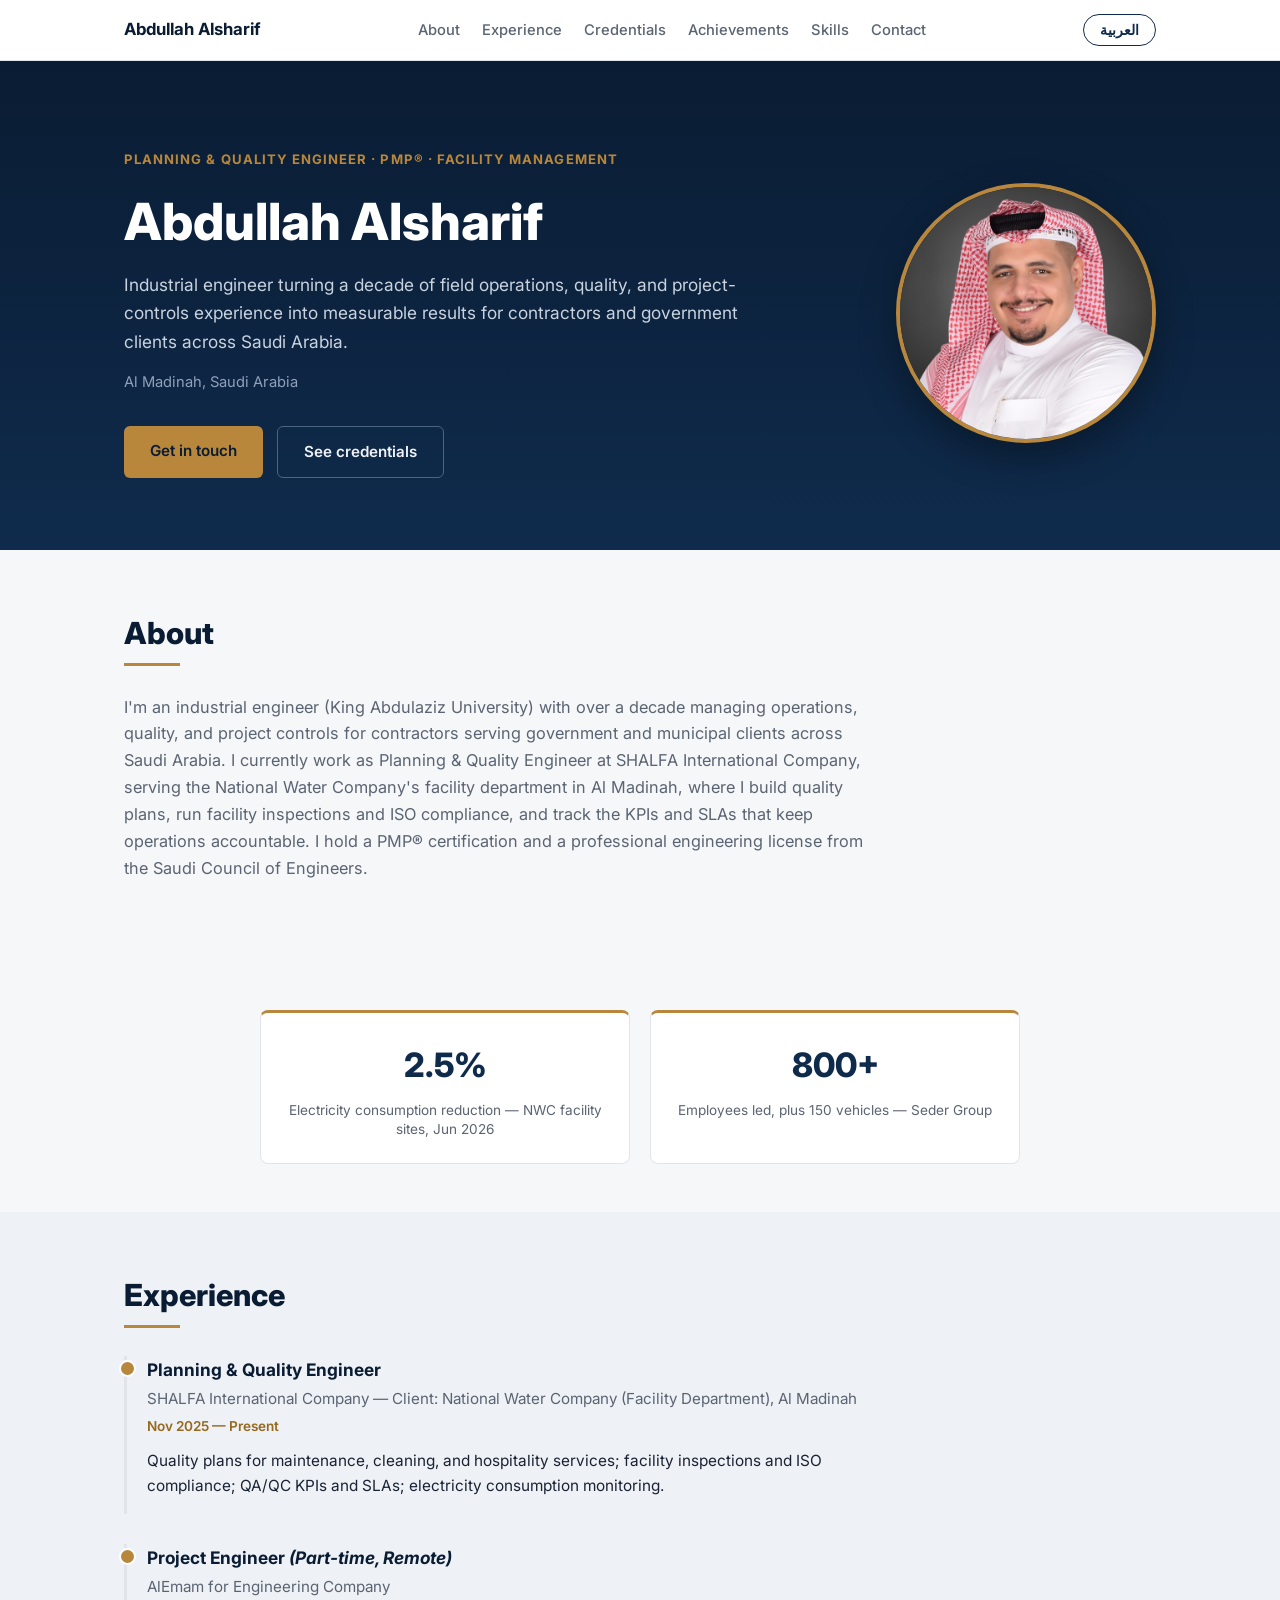
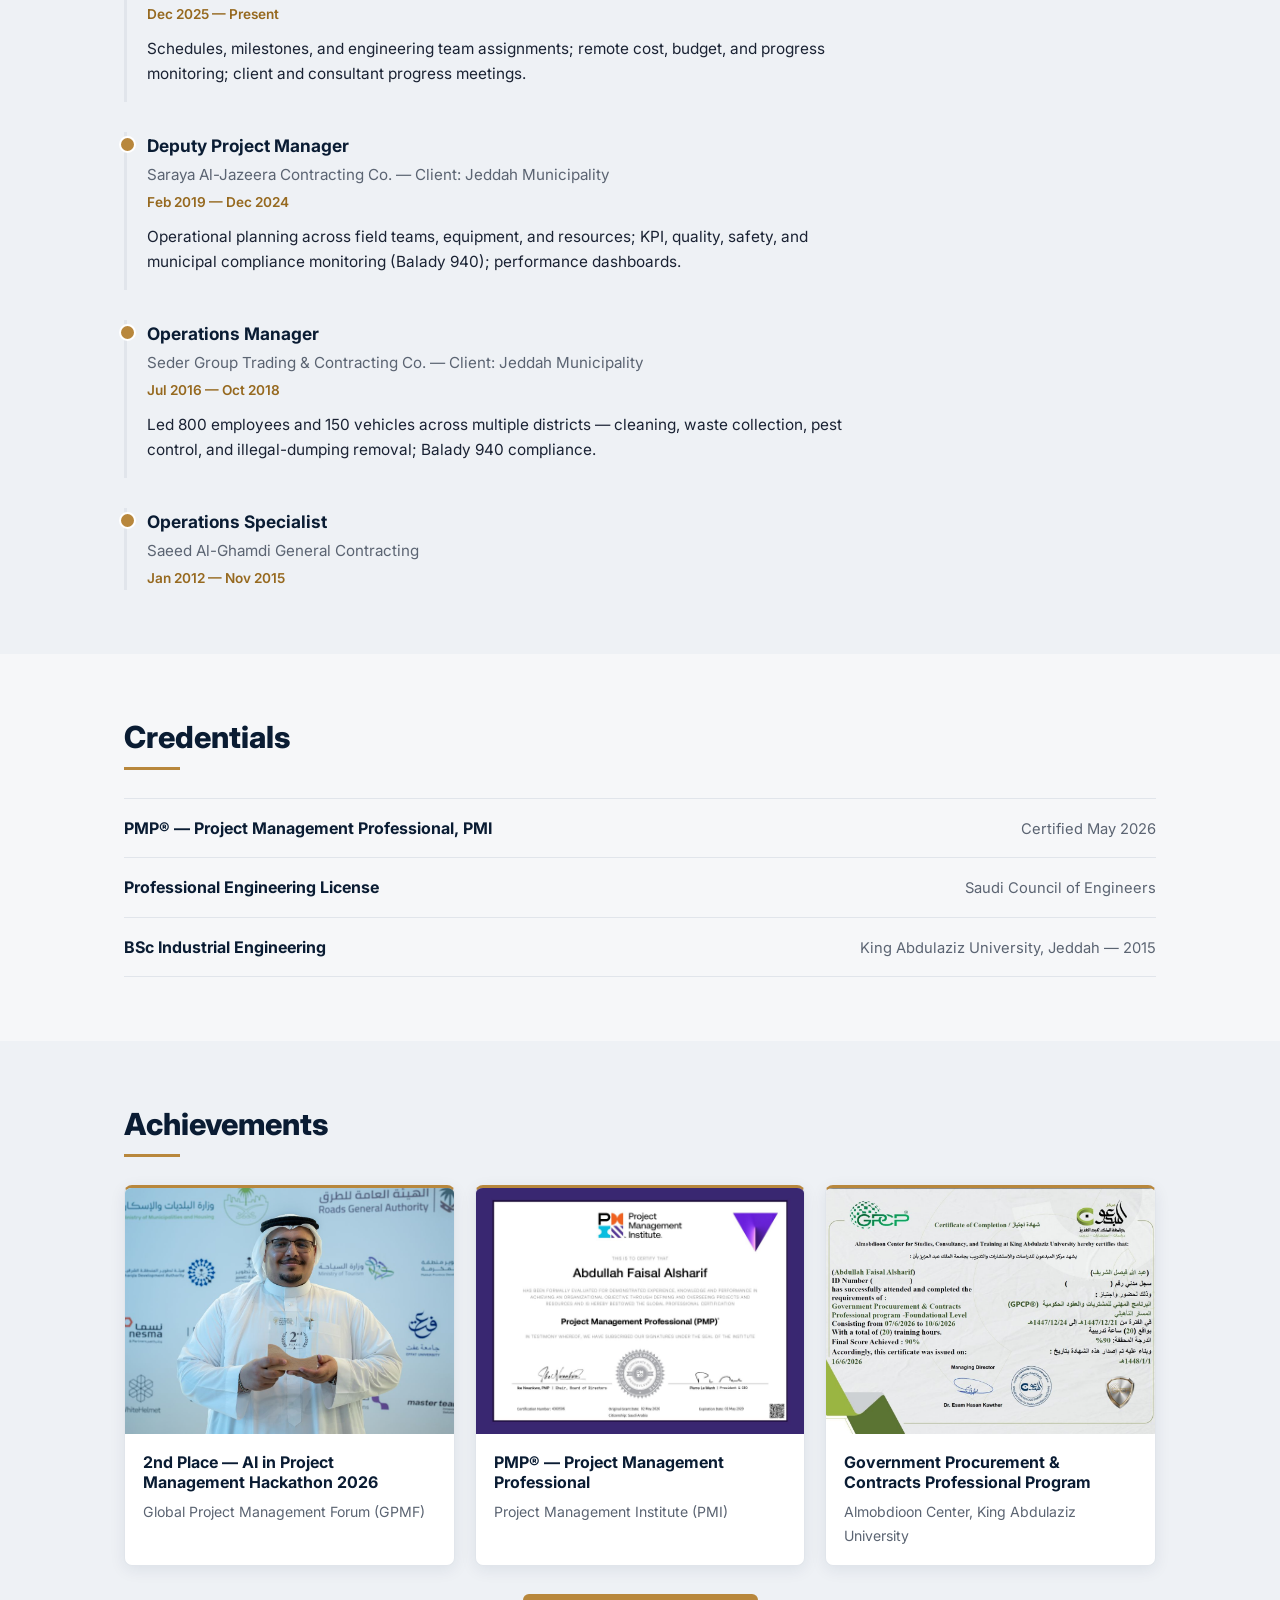
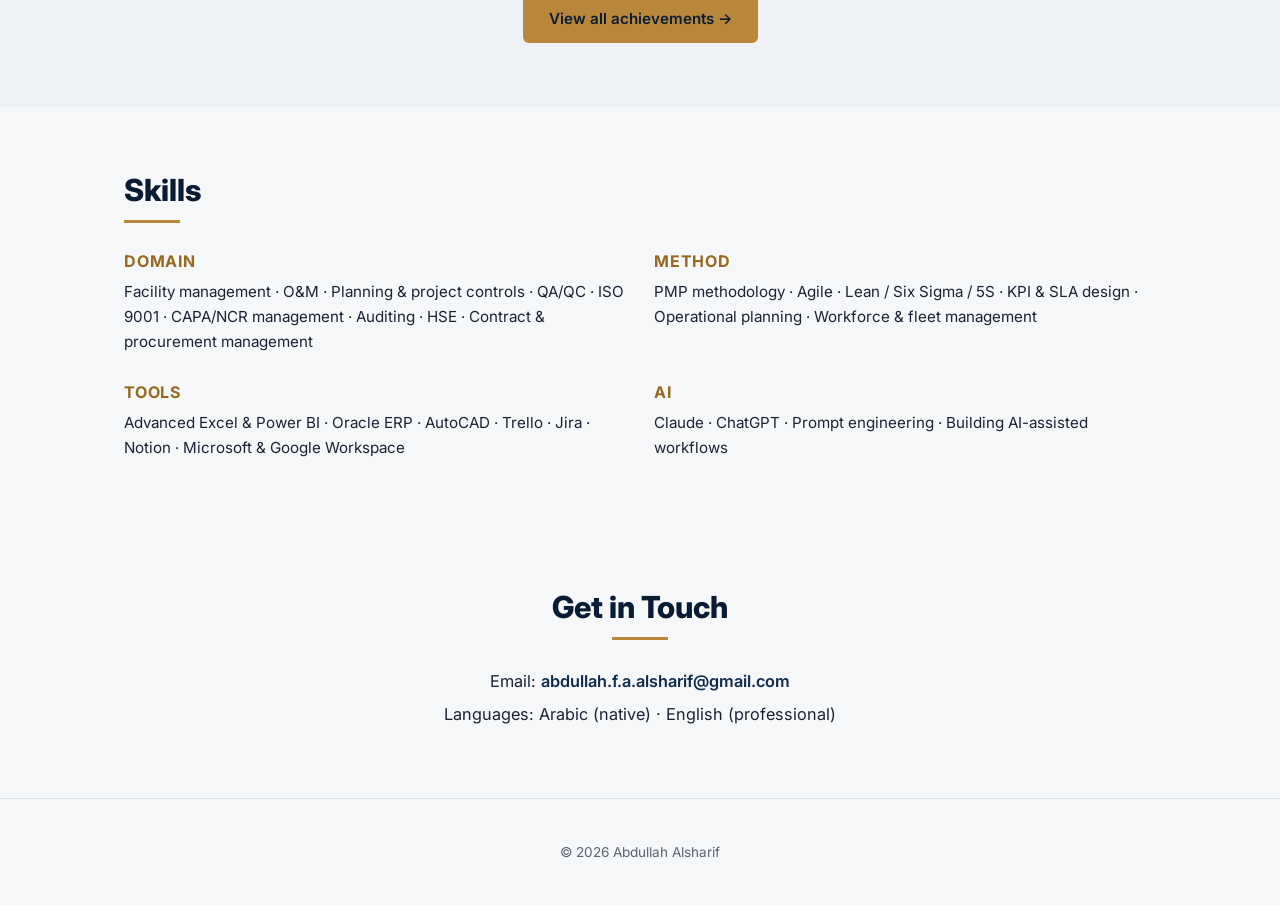
==== index.html @ bdadf3f1 "Add achievements page" ====
<!DOCTYPE html>
<html lang="en" dir="ltr">
<head>
<meta charset="UTF-8">
<meta name="viewport" content="width=device-width, initial-scale=1.0">
<title>Abdullah Alsharif — Planning &amp; Quality Engineer | PMP®</title>
<meta name="description" content="Abdullah Alsharif — Planning &amp; Quality Engineer, PMP®. Facility management, O&amp;M, QA/QC and project controls in Saudi Arabia.">
<link rel="preconnect" href="https://fonts.googleapis.com">
<link rel="preconnect" href="https://fonts.gstatic.com" crossorigin>
<link href="https://fonts.googleapis.com/css2?family=Inter:wght@400;500;600;700;800&family=Tajawal:wght@400;500;700;800&display=swap" rel="stylesheet">
<link rel="stylesheet" href="css/style.css">
</head>
<body>

<header class="site-header">
  <div class="wrap header-inner">
    <a href="#top" class="brand">
      <span class="lang-en">Abdullah Alsharif</span>
      <span class="lang-ar">عبدالله الشريف</span>
    </a>
    <nav class="site-nav">
      <a href="#about"><span class="lang-en">About</span><span class="lang-ar">نبذة</span></a>
      <a href="#experience"><span class="lang-en">Experience</span><span class="lang-ar">الخبرة العملية</span></a>
      <a href="#credentials"><span class="lang-en">Credentials</span><span class="lang-ar">المؤهلات</span></a>
      <a href="achievements.html"><span class="lang-en">Achievements</span><span class="lang-ar">الإنجازات</span></a>
      <a href="#skills"><span class="lang-en">Skills</span><span class="lang-ar">المهارات</span></a>
      <a href="#contact"><span class="lang-en">Contact</span><span class="lang-ar">تواصل</span></a>
    </nav>
    <button id="lang-toggle" class="lang-toggle" type="button" aria-label="Switch language">
      <span class="lang-en">العربية</span>
      <span class="lang-ar">English</span>
    </button>
  </div>
</header>

<main id="top">

  <!-- HERO -->
  <section class="hero">
    <div class="wrap hero-inner">
      <div class="hero-text">
        <p class="eyebrow">
          <span class="lang-en">Planning &amp; Quality Engineer · PMP® · Facility Management</span>
          <span class="lang-ar">مهندس تخطيط وجودة · PMP® · إدارة المرافق</span>
        </p>
        <h1>
          <span class="lang-en">Abdullah Alsharif</span>
          <span class="lang-ar">عبدالله الشريف</span>
        </h1>
        <p class="hero-lede">
          <span class="lang-en">Industrial engineer turning a decade of field operations, quality, and project-controls experience into measurable results for contractors and government clients across Saudi Arabia.</span>
          <span class="lang-ar">مهندس صناعي حوّل أكثر من عقد من الخبرة الميدانية في العمليات والجودة وضبط المشاريع إلى نتائج قابلة للقياس، لصالح المقاولين والجهات الحكومية في المملكة العربية السعودية.</span>
        </p>
        <p class="hero-location">
          <span class="lang-en">Al Madinah, Saudi Arabia</span>
          <span class="lang-ar">المدينة المنورة، المملكة العربية السعودية</span>
        </p>
        <div class="hero-cta">
          <a href="#contact" class="btn btn-primary">
            <span class="lang-en">Get in touch</span>
            <span class="lang-ar">تواصل معي</span>
          </a>
          <a href="#credentials" class="btn btn-secondary">
            <span class="lang-en">See credentials</span>
            <span class="lang-ar">المؤهلات</span>
          </a>
        </div>
      </div>
      <div class="hero-photo-wrap">
        <img src="assets/photo.jpg" alt="Abdullah Alsharif" class="hero-photo" width="260" height="260">
      </div>
    </div>
  </section>

  <!-- ABOUT -->
  <section id="about" class="section">
    <div class="wrap">
      <h2 class="section-title">
        <span class="lang-en">About</span>
        <span class="lang-ar">نبذة</span>
      </h2>
      <p class="section-lead">
        <span class="lang-en">I'm an industrial engineer (King Abdulaziz University) with over a decade managing operations, quality, and project controls for contractors serving government and municipal clients across Saudi Arabia. I currently work as Planning &amp; Quality Engineer at SHALFA International Company, serving the National Water Company's facility department in Al Madinah, where I build quality plans, run facility inspections and ISO compliance, and track the KPIs and SLAs that keep operations accountable. I hold a PMP® certification and a professional engineering license from the Saudi Council of Engineers.</span>
        <span class="lang-ar">مهندس صناعي (بكالوريوس من جامعة الملك عبدالعزيز) بخبرة تتجاوز عشر سنوات في إدارة العمليات والجودة وضبط المشاريع لصالح مقاولين يخدمون جهات حكومية وبلدية في المملكة العربية السعودية. أعمل حاليًا مهندس تخطيط وجودة في شركة شالفة الدولية، في خدمة إدارة المرافق التابعة لشركة المياه الوطنية بالمدينة المنورة، حيث أُعِدّ خطط الجودة وأنفّذ عمليات التفتيش على المرافق ومطابقة الأيزو، وأتابع مؤشرات الأداء واتفاقيات مستوى الخدمة التي تضمن انضباط التشغيل. حاصل على شهادة PMP® ورخصة مهندس مهني من الهيئة السعودية للمهندسين.</span>
      </p>
    </div>
  </section>

  <!-- PROOF / HIGHLIGHTS -->
  <section class="section stats-section">
    <div class="wrap">
      <div class="stats-grid">
        <div class="stat-card">
          <span class="stat-number">2.5%</span>
          <span class="stat-label">
            <span class="lang-en">Electricity consumption reduction — NWC facility sites, Jun 2026</span>
            <span class="lang-ar">نسبة خفض استهلاك الكهرباء — مواقع مرافق المياه الوطنية، يونيو 2026</span>
          </span>
        </div>
        <div class="stat-card">
          <span class="stat-number">800+</span>
          <span class="stat-label">
            <span class="lang-en">Employees led, plus 150 vehicles — Seder Group</span>
            <span class="lang-ar">موظف تمت قيادتهم، بالإضافة إلى 150 مركبة — مجموعة سدر</span>
          </span>
        </div>
      </div>
    </div>
  </section>

  <!-- EXPERIENCE -->
  <section id="experience" class="section section-alt">
    <div class="wrap">
      <h2 class="section-title">
        <span class="lang-en">Experience</span>
        <span class="lang-ar">الخبرة العملية</span>
      </h2>

      <div class="timeline">

        <div class="timeline-item">
          <div class="timeline-role">
            <span class="lang-en">Planning &amp; Quality Engineer</span>
            <span class="lang-ar">مهندس تخطيط وجودة</span>
          </div>
          <div class="timeline-org">
            <span class="lang-en">SHALFA International Company — Client: National Water Company (Facility Department), Al Madinah</span>
            <span class="lang-ar">شركة شالفة الدولية — العميل: شركة المياه الوطنية (إدارة المرافق)، المدينة المنورة</span>
          </div>
          <div class="timeline-period">
            <span class="lang-en">Nov 2025 — Present</span>
            <span class="lang-ar">نوفمبر 2025 — حتى الآن</span>
          </div>
          <p class="timeline-desc">
            <span class="lang-en">Quality plans for maintenance, cleaning, and hospitality services; facility inspections and ISO compliance; QA/QC KPIs and SLAs; electricity consumption monitoring.</span>
            <span class="lang-ar">إعداد خطط الجودة لخدمات الصيانة والنظافة والضيافة؛ عمليات التفتيش على المرافق ومطابقة الأيزو؛ مؤشرات الأداء واتفاقيات مستوى الخدمة لضبط الجودة؛ متابعة استهلاك الكهرباء.</span>
          </p>
        </div>

        <div class="timeline-item">
          <div class="timeline-role">
            <span class="lang-en">Project Engineer <em>(Part-time, Remote)</em></span>
            <span class="lang-ar">مهندس مشروع <em>(دوام جزئي، عن بُعد)</em></span>
          </div>
          <div class="timeline-org">
            <span class="lang-en">AlEmam for Engineering Company</span>
            <span class="lang-ar">شركة الإمام للهندسة</span>
          </div>
          <div class="timeline-period">
            <span class="lang-en">Dec 2025 — Present</span>
            <span class="lang-ar">ديسمبر 2025 — حتى الآن</span>
          </div>
          <p class="timeline-desc">
            <span class="lang-en">Schedules, milestones, and engineering team assignments; remote cost, budget, and progress monitoring; client and consultant progress meetings.</span>
            <span class="lang-ar">الجداول الزمنية والمعالم الرئيسية وتوزيع فرق العمل الهندسية؛ متابعة التكلفة والميزانية والتقدم عن بُعد؛ اجتماعات متابعة مع العملاء والاستشاريين.</span>
          </p>
        </div>

        <div class="timeline-item">
          <div class="timeline-role">
            <span class="lang-en">Deputy Project Manager</span>
            <span class="lang-ar">نائب مدير مشروع</span>
          </div>
          <div class="timeline-org">
            <span class="lang-en">Saraya Al-Jazeera Contracting Co. — Client: Jeddah Municipality</span>
            <span class="lang-ar">شركة سرايا الجزيرة للمقاولات — العميل: أمانة/بلدية جدة</span>
          </div>
          <div class="timeline-period">
            <span class="lang-en">Feb 2019 — Dec 2024</span>
            <span class="lang-ar">فبراير 2019 — ديسمبر 2024</span>
          </div>
          <p class="timeline-desc">
            <span class="lang-en">Operational planning across field teams, equipment, and resources; KPI, quality, safety, and municipal compliance monitoring (Balady 940); performance dashboards.</span>
            <span class="lang-ar">التخطيط التشغيلي لفرق العمل الميدانية والمعدات والموارد؛ متابعة مؤشرات الأداء والجودة والسلامة والمطابقة البلدية (بلدي 940)؛ لوحات أداء تشغيلية.</span>
          </p>
        </div>

        <div class="timeline-item">
          <div class="timeline-role">
            <span class="lang-en">Operations Manager</span>
            <span class="lang-ar">مدير عمليات</span>
          </div>
          <div class="timeline-org">
            <span class="lang-en">Seder Group Trading &amp; Contracting Co. — Client: Jeddah Municipality</span>
            <span class="lang-ar">مجموعة سدر للتجارة والمقاولات — العميل: أمانة/بلدية جدة</span>
          </div>
          <div class="timeline-period">
            <span class="lang-en">Jul 2016 — Oct 2018</span>
            <span class="lang-ar">يوليو 2016 — أكتوبر 2018</span>
          </div>
          <p class="timeline-desc">
            <span class="lang-en">Led 800 employees and 150 vehicles across multiple districts — cleaning, waste collection, pest control, and illegal-dumping removal; Balady 940 compliance.</span>
            <span class="lang-ar">قيادة 800 موظف و150 مركبة عبر عدة أحياء — النظافة وجمع النفايات ومكافحة الآفات وإزالة التجمعات العشوائية؛ الالتزام بمعيار بلدي 940.</span>
          </p>
        </div>

        <div class="timeline-item">
          <div class="timeline-role">
            <span class="lang-en">Operations Specialist</span>
            <span class="lang-ar">أخصائي عمليات</span>
          </div>
          <div class="timeline-org">
            <span class="lang-en">Saeed Al-Ghamdi General Contracting</span>
            <span class="lang-ar">مؤسسة سعيد الغامدي للمقاولات العامة</span>
          </div>
          <div class="timeline-period">
            <span class="lang-en">Jan 2012 — Nov 2015</span>
            <span class="lang-ar">يناير 2012 — نوفمبر 2015</span>
          </div>
        </div>

      </div>
    </div>
  </section>

  <!-- CREDENTIALS -->
  <section id="credentials" class="section">
    <div class="wrap">
      <h2 class="section-title">
        <span class="lang-en">Credentials</span>
        <span class="lang-ar">المؤهلات</span>
      </h2>
      <ul class="credentials-list">
        <li>
          <span class="cred-name">PMP® <span class="lang-en">— Project Management Professional, PMI</span><span class="lang-ar">— محترف إدارة المشاريع، معهد PMI</span></span>
          <span class="cred-status">
            <span class="lang-en">Certified May 2026</span>
            <span class="lang-ar">حاصل عليها مايو 2026</span>
          </span>
        </li>
        <li>
          <span class="cred-name">
            <span class="lang-en">Professional Engineering License</span>
            <span class="lang-ar">رخصة مهندس مهني</span>
          </span>
          <span class="cred-status">
            <span class="lang-en">Saudi Council of Engineers</span>
            <span class="lang-ar">الهيئة السعودية للمهندسين</span>
          </span>
        </li>
        <li>
          <span class="cred-name">
            <span class="lang-en">BSc Industrial Engineering</span>
            <span class="lang-ar">بكالوريوس هندسة صناعية</span>
          </span>
          <span class="cred-status">
            <span class="lang-en">King Abdulaziz University, Jeddah — 2015</span>
            <span class="lang-ar">جامعة الملك عبدالعزيز، جدة — 2015</span>
          </span>
        </li>
      </ul>
    </div>
  </section>

  <!-- ACHIEVEMENTS -->
  <section id="achievements" class="section section-alt achievements-teaser">
    <div class="wrap">
      <h2 class="section-title">
        <span class="lang-en">Achievements</span>
        <span class="lang-ar">الإنجازات</span>
      </h2>
      <div class="ach-grid">
        <article class="ach-card">
          <a href="assets/achievements/gpmf-2026-trophy.jpg" target="_blank" rel="noopener" class="ach-thumb">
            <img src="assets/achievements/gpmf-2026-trophy.jpg" alt="GPMF 2026 second-place trophy" loading="lazy">
          </a>
          <div class="ach-body">
            <h3>
              <span class="lang-en">2nd Place — AI in Project Management Hackathon 2026</span>
              <span class="lang-ar">المركز الثاني — هاكاثون إدارة المشاريع باستخدام الذكاء الاصطناعي 2026</span>
            </h3>
            <p class="ach-issuer">
              <span class="lang-en">Global Project Management Forum (GPMF)</span>
              <span class="lang-ar">المنتدى العالمي لإدارة المشاريع (GPMF)</span>
            </p>
          </div>
        </article>
        <article class="ach-card">
          <a href="assets/achievements/pmp-certificate.jpg" target="_blank" rel="noopener" class="ach-thumb">
            <img src="assets/achievements/pmp-certificate.jpg" alt="PMP certificate" loading="lazy">
          </a>
          <div class="ach-body">
            <h3>
              <span class="lang-en">PMP® — Project Management Professional</span>
              <span class="lang-ar">PMP® — محترف إدارة المشاريع</span>
            </h3>
            <p class="ach-issuer">
              <span class="lang-en">Project Management Institute (PMI)</span>
              <span class="lang-ar">معهد إدارة المشاريع (PMI)</span>
            </p>
          </div>
        </article>
        <article class="ach-card">
          <a href="assets/achievements/gpcp-certificate.jpg" target="_blank" rel="noopener" class="ach-thumb">
            <img src="assets/achievements/gpcp-certificate.jpg" alt="GPCP certificate" loading="lazy">
          </a>
          <div class="ach-body">
            <h3>
              <span class="lang-en">Government Procurement &amp; Contracts Professional Program</span>
              <span class="lang-ar">البرنامج المهني للمشتريات والعقود الحكومية</span>
            </h3>
            <p class="ach-issuer">
              <span class="lang-en">Almobdioon Center, King Abdulaziz University</span>
              <span class="lang-ar">مركز المبدعون، جامعة الملك عبدالعزيز</span>
            </p>
          </div>
        </article>
      </div>
      <p class="achievements-cta">
        <a href="achievements.html" class="btn btn-primary">
          <span class="lang-en">View all achievements →</span>
          <span class="lang-ar">عرض جميع الإنجازات ←</span>
        </a>
      </p>
    </div>
  </section>

  <!-- SKILLS -->
  <section id="skills" class="section">
    <div class="wrap">
      <h2 class="section-title">
        <span class="lang-en">Skills</span>
        <span class="lang-ar">المهارات</span>
      </h2>
      <div class="skills-grid">
        <div class="skill-group">
          <h3>
            <span class="lang-en">Domain</span>
            <span class="lang-ar">المجال</span>
          </h3>
          <p>
            <span class="lang-en">Facility management · O&amp;M · Planning &amp; project controls · QA/QC · ISO 9001 · CAPA/NCR management · Auditing · HSE · Contract &amp; procurement management</span>
            <span class="lang-ar">إدارة المرافق · التشغيل والصيانة · التخطيط وضبط المشاريع · ضبط الجودة · الأيزو 9001 · إدارة CAPA/NCR · التدقيق · الصحة والسلامة المهنية · إدارة العقود والمشتريات</span>
          </p>
        </div>
        <div class="skill-group">
          <h3>
            <span class="lang-en">Method</span>
            <span class="lang-ar">المنهجية</span>
          </h3>
          <p>
            <span class="lang-en">PMP methodology · Agile · Lean / Six Sigma / 5S · KPI &amp; SLA design · Operational planning · Workforce &amp; fleet management</span>
            <span class="lang-ar">منهجية PMP · أجايل · لين / سيجما الستة / 5S · تصميم مؤشرات الأداء واتفاقيات مستوى الخدمة · التخطيط التشغيلي · إدارة القوى العاملة والأسطول</span>
          </p>
        </div>
        <div class="skill-group">
          <h3>
            <span class="lang-en">Tools</span>
            <span class="lang-ar">الأدوات</span>
          </h3>
          <p>
            <span class="lang-en">Advanced Excel &amp; Power BI · Oracle ERP · AutoCAD · Trello · Jira · Notion · Microsoft &amp; Google Workspace</span>
            <span class="lang-ar">إكسل المتقدم وPower BI · أوراكل ERP · أوتوكاد · تريلو · جيرا · Notion · مايكروسوفت وجوجل وركسبيس</span>
          </p>
        </div>
        <div class="skill-group">
          <h3>
            <span class="lang-en">AI</span>
            <span class="lang-ar">الذكاء الاصطناعي</span>
          </h3>
          <p>
            <span class="lang-en">Claude · ChatGPT · Prompt engineering · Building AI-assisted workflows</span>
            <span class="lang-ar">Claude · ChatGPT · هندسة الأوامر · بناء تدفقات عمل مدعومة بالذكاء الاصطناعي</span>
          </p>
        </div>
      </div>
    </div>
  </section>

  <!-- CONTACT -->
  <section id="contact" class="section contact-section">
    <div class="wrap">
      <h2 class="section-title">
        <span class="lang-en">Get in Touch</span>
        <span class="lang-ar">للتواصل</span>
      </h2>
      <p class="contact-item">
        <span class="lang-en">Email:</span><span class="lang-ar">البريد الإلكتروني:</span>
        <a href="mailto:abdullah.f.a.alsharif@gmail.com">abdullah.f.a.alsharif@gmail.com</a>
      </p>
      <p class="contact-item">
        <span class="lang-en">Languages: Arabic (native) · English (professional)</span>
        <span class="lang-ar">اللغات: العربية (اللغة الأم) · الإنجليزية (احترافية)</span>
      </p>
    </div>
  </section>

</main>

<footer class="site-footer">
  <div class="wrap">
    <p>
      <span class="lang-en">© 2026 Abdullah Alsharif</span>
      <span class="lang-ar">© 2026 عبدالله الشريف</span>
    </p>
  </div>
</footer>

<script src="js/main.js"></script>
</body>
</html>
---- css/style.css ----
/* ==========================================================================
   Abdullah Faisal Alsharif — Personal Profile Website
   Clean & corporate. Bilingual (EN/AR) via html[lang] toggling.
   ========================================================================== */

:root {
  --color-bg: #f6f7f9;
  --color-surface: #ffffff;
  --color-surface-alt: #eef1f5;
  --color-text: #1a2233;
  --color-muted: #5b6472;
  --color-navy: #0f2b4c;
  --color-navy-dark: #0a1c33;
  --color-accent: #b8873c;
  --color-accent-dark: #96691f;
  --color-border: #e1e5eb;

  --font-en: 'Inter', -apple-system, BlinkMacSystemFont, 'Segoe UI', sans-serif;
  --font-ar: 'Tajawal', -apple-system, 'Segoe UI', sans-serif;

  --max-width: 1080px;
}

/* ---------- Bilingual toggle ---------- */
html[lang="en"] .lang-ar { display: none; }
html[lang="ar"] .lang-en { display: none; }

html[lang="en"] body { font-family: var(--font-en); }
html[lang="ar"] body { font-family: var(--font-ar); }

/* ---------- Reset / base ---------- */
* { box-sizing: border-box; }
html { scroll-behavior: smooth; }

body {
  margin: 0;
  background: var(--color-bg);
  color: var(--color-text);
  line-height: 1.65;
  -webkit-font-smoothing: antialiased;
}

.wrap {
  max-width: var(--max-width);
  margin: 0 auto;
  padding: 0 24px;
}

a { color: var(--color-navy); text-decoration: none; }
a:hover { color: var(--color-accent-dark); }

h1, h2, h3 { color: var(--color-navy-dark); line-height: 1.25; margin: 0; }

ul { list-style: none; margin: 0; padding: 0; }

/* ---------- Header ---------- */
.site-header {
  position: sticky;
  top: 0;
  z-index: 50;
  background: rgba(255, 255, 255, 0.92);
  backdrop-filter: blur(8px);
  border-bottom: 1px solid var(--color-border);
}

.header-inner {
  display: flex;
  align-items: center;
  justify-content: space-between;
  gap: 24px;
  padding-top: 14px;
  padding-bottom: 14px;
  flex-wrap: wrap;
}

.brand {
  font-weight: 700;
  font-size: 1.05rem;
  color: var(--color-navy-dark);
}

.site-nav {
  display: flex;
  gap: 22px;
  flex-wrap: wrap;
}

.site-nav a {
  font-size: 0.92rem;
  font-weight: 500;
  color: var(--color-muted);
}

.site-nav a:hover { color: var(--color-navy); }

.lang-toggle {
  border: 1px solid var(--color-navy);
  background: transparent;
  color: var(--color-navy);
  font-weight: 600;
  font-size: 0.85rem;
  padding: 7px 16px;
  border-radius: 999px;
  cursor: pointer;
  font-family: inherit;
  transition: background 0.15s ease, color 0.15s ease;
}

.lang-toggle:hover {
  background: var(--color-navy);
  color: #fff;
}

/* ---------- Hero ---------- */
.hero {
  background: linear-gradient(180deg, var(--color-navy-dark) 0%, var(--color-navy) 100%);
  color: #f2f4f8;
  padding: 88px 0 72px;
}

.hero-inner {
  display: flex;
  align-items: center;
  justify-content: space-between;
  gap: 56px;
}

.hero-text {
  flex: 1 1 auto;
  min-width: 0;
}

.hero-photo-wrap { flex: 0 0 auto; }

.hero-photo {
  display: block;
  width: 260px;
  height: 260px;
  border-radius: 50%;
  object-fit: cover;
  object-position: center 22%;
  border: 4px solid var(--color-accent);
  box-shadow: 0 14px 36px rgba(0, 0, 0, 0.35);
}

.eyebrow {
  color: var(--color-accent);
  text-transform: uppercase;
  letter-spacing: 0.08em;
  font-size: 0.82rem;
  font-weight: 700;
  margin: 0 0 18px;
}

.hero h1 {
  color: #ffffff;
  font-size: clamp(2.1rem, 5vw, 3.2rem);
  font-weight: 800;
  margin-bottom: 18px;
}

.hero-lede {
  max-width: 640px;
  color: #c9d3e0;
  font-size: 1.08rem;
  margin: 0 0 14px;
}

.hero-location {
  color: #8fa0ba;
  font-size: 0.92rem;
  margin: 0 0 32px;
}

.hero-cta {
  display: flex;
  gap: 14px;
  flex-wrap: wrap;
}

.btn {
  display: inline-block;
  padding: 12px 26px;
  border-radius: 6px;
  font-weight: 600;
  font-size: 0.95rem;
  transition: transform 0.15s ease, background 0.15s ease, color 0.15s ease;
}

.btn-primary {
  background: var(--color-accent);
  color: var(--color-navy-dark);
}

.btn-primary:hover {
  background: #cf9a49;
  color: var(--color-navy-dark);
  transform: translateY(-1px);
}

.btn-secondary {
  border: 1px solid #4a6483;
  color: #eef1f5;
}

.btn-secondary:hover {
  border-color: var(--color-accent);
  color: var(--color-accent);
}

/* ---------- Sections ---------- */
.section {
  padding: 64px 0;
}

.section-alt {
  background: var(--color-surface-alt);
}

.section-title {
  font-size: clamp(1.5rem, 3vw, 1.9rem);
  font-weight: 800;
  margin-bottom: 28px;
  position: relative;
  padding-bottom: 14px;
}

.section-title::after {
  content: "";
  position: absolute;
  bottom: 0;
  inset-inline-start: 0;
  width: 56px;
  height: 3px;
  background: var(--color-accent);
}

.section-lead {
  max-width: 760px;
  color: var(--color-muted);
  font-size: 1.02rem;
}

/* ---------- Stats ---------- */
.stats-section { padding: 48px 0; }

.stats-grid {
  display: grid;
  grid-template-columns: repeat(2, 1fr);
  gap: 20px;
  max-width: 760px;
  margin: 0 auto;
}

.stat-card {
  background: var(--color-surface);
  border: 1px solid var(--color-border);
  border-top: 3px solid var(--color-accent);
  border-radius: 8px;
  padding: 24px 20px;
  text-align: center;
}

.stat-number {
  display: block;
  font-size: 2.1rem;
  font-weight: 800;
  color: var(--color-navy);
  margin-bottom: 8px;
}

.stat-label {
  display: block;
  font-size: 0.85rem;
  color: var(--color-muted);
  line-height: 1.4;
}

/* ---------- Timeline ---------- */
.timeline {
  display: flex;
  flex-direction: column;
  gap: 30px;
}

.timeline-item {
  padding-inline-start: 20px;
  border-inline-start: 3px solid var(--color-border);
  position: relative;
}

.timeline-item::before {
  content: "";
  position: absolute;
  inset-inline-start: -8px;
  top: 4px;
  width: 13px;
  height: 13px;
  border-radius: 50%;
  background: var(--color-accent);
  border: 2px solid var(--color-surface);
}

.timeline-role {
  font-weight: 700;
  font-size: 1.08rem;
  color: var(--color-navy-dark);
}

.timeline-org {
  color: var(--color-muted);
  font-size: 0.95rem;
  margin-top: 2px;
}

.timeline-period {
  color: var(--color-accent-dark);
  font-size: 0.85rem;
  font-weight: 600;
  margin-top: 4px;
}

.timeline-desc {
  margin-top: 10px;
  color: var(--color-text);
  font-size: 0.96rem;
  max-width: 720px;
}

/* ---------- Credentials ---------- */
.credentials-list {
  display: flex;
  flex-direction: column;
  gap: 0;
  border-top: 1px solid var(--color-border);
}

.credentials-list li {
  display: flex;
  justify-content: space-between;
  align-items: baseline;
  gap: 16px;
  padding: 16px 0;
  border-bottom: 1px solid var(--color-border);
  flex-wrap: wrap;
}

.cred-name {
  font-weight: 700;
  color: var(--color-navy-dark);
}

.cred-status {
  color: var(--color-muted);
  font-size: 0.92rem;
  text-align: end;
}

/* ---------- Achievements ---------- */
.ach-grid {
  display: grid;
  grid-template-columns: repeat(auto-fill, minmax(260px, 1fr));
  gap: 1.25rem;
}

.ach-card {
  background: var(--color-surface);
  border: 1px solid var(--color-border);
  border-top: 3px solid var(--color-accent);
  border-radius: 8px;
  box-shadow: 0 4px 16px rgba(15, 43, 76, 0.08);
  overflow: hidden;
  transition: transform 0.18s ease, box-shadow 0.18s ease;
}

.ach-card:hover {
  transform: translateY(-3px);
  box-shadow: 0 10px 24px rgba(15, 43, 76, 0.14);
}

.ach-thumb {
  display: block;
  overflow: hidden;
  background: var(--color-surface-alt);
}

.ach-thumb img {
  display: block;
  width: 100%;
  aspect-ratio: 4 / 3;
  object-fit: cover;
}

.ach-body {
  padding: 18px;
}

.ach-body h3 {
  font-size: 1rem;
  margin-bottom: 8px;
}

.ach-issuer,
.ach-date {
  margin: 5px 0 0;
  color: var(--color-muted);
  font-size: 0.88rem;
}

.ach-date {
  color: var(--color-accent-dark);
  font-weight: 600;
}

.achievements-cta {
  margin: 28px 0 0;
  text-align: center;
}

.achievements-hero h1 {
  color: #ffffff;
  font-size: clamp(2rem, 5vw, 3rem);
  font-weight: 800;
}

.ach-group + .ach-group {
  margin-top: 40px;
}

.ach-group-title {
  font-size: 1.25rem;
  margin-bottom: 18px;
}

.ach-featured {
  grid-column: 1 / -1;
}

.ach-featured-main {
  display: grid;
  grid-template-columns: minmax(0, 1.1fr) minmax(260px, 0.9fr);
  align-items: center;
  gap: 24px;
  padding: 16px;
}

.ach-featured-lead img {
  aspect-ratio: auto;
  object-fit: contain;
}

.ach-featured .ach-body {
  padding: 20px;
}

.ach-featured .ach-body h3 {
  font-size: clamp(1.2rem, 2.5vw, 1.55rem);
}

.ach-detail {
  margin: 14px 0 0;
  color: var(--color-text);
}

.ach-gallery {
  display: grid;
  grid-template-columns: repeat(4, minmax(0, 1fr));
  gap: 12px;
  padding: 0 16px 16px;
}

.ach-gallery .ach-thumb {
  border-radius: 6px;
}

.ach-group .ach-grid {
  align-items: start;
}

@media (max-width: 760px) {
  .ach-featured-main {
    grid-template-columns: 1fr;
    gap: 8px;
    padding: 12px;
  }
  .ach-featured .ach-body { padding: 12px; }
  .ach-gallery {
    grid-template-columns: repeat(2, minmax(0, 1fr));
    gap: 8px;
    padding: 0 12px 12px;
  }
}

/* ---------- Skills ---------- */
.skills-grid {
  display: grid;
  grid-template-columns: repeat(2, 1fr);
  gap: 28px;
}

.skill-group h3 {
  font-size: 1rem;
  text-transform: uppercase;
  letter-spacing: 0.05em;
  color: var(--color-accent-dark);
  margin-bottom: 8px;
}

.skill-group p {
  color: var(--color-text);
  font-size: 0.95rem;
  margin: 0;
}

/* ---------- Contact ---------- */
.contact-section { text-align: center; }
.contact-section .section-title::after { inset-inline-start: 50%; transform: translateX(-50%); }
html[lang="ar"] .contact-section .section-title::after { transform: translateX(50%); }

.contact-item {
  font-size: 1.02rem;
  color: var(--color-text);
  margin: 6px 0;
}

.contact-item a {
  font-weight: 600;
}

/* ---------- Footer ---------- */
.site-footer {
  padding: 28px 0;
  border-top: 1px solid var(--color-border);
  text-align: center;
  color: var(--color-muted);
  font-size: 0.85rem;
}

/* ---------- Responsive ---------- */
@media (max-width: 900px) {
  .hero-inner {
    flex-direction: column-reverse;
    align-items: flex-start;
    gap: 32px;
  }
  .hero-photo { width: 170px; height: 170px; }
}

@media (max-width: 760px) {
  .site-nav { display: none; }
  .stats-grid { grid-template-columns: 1fr; }
  .skills-grid { grid-template-columns: 1fr; }
  .credentials-list li { flex-direction: column; align-items: flex-start; }
  .cred-status { text-align: start; }
}
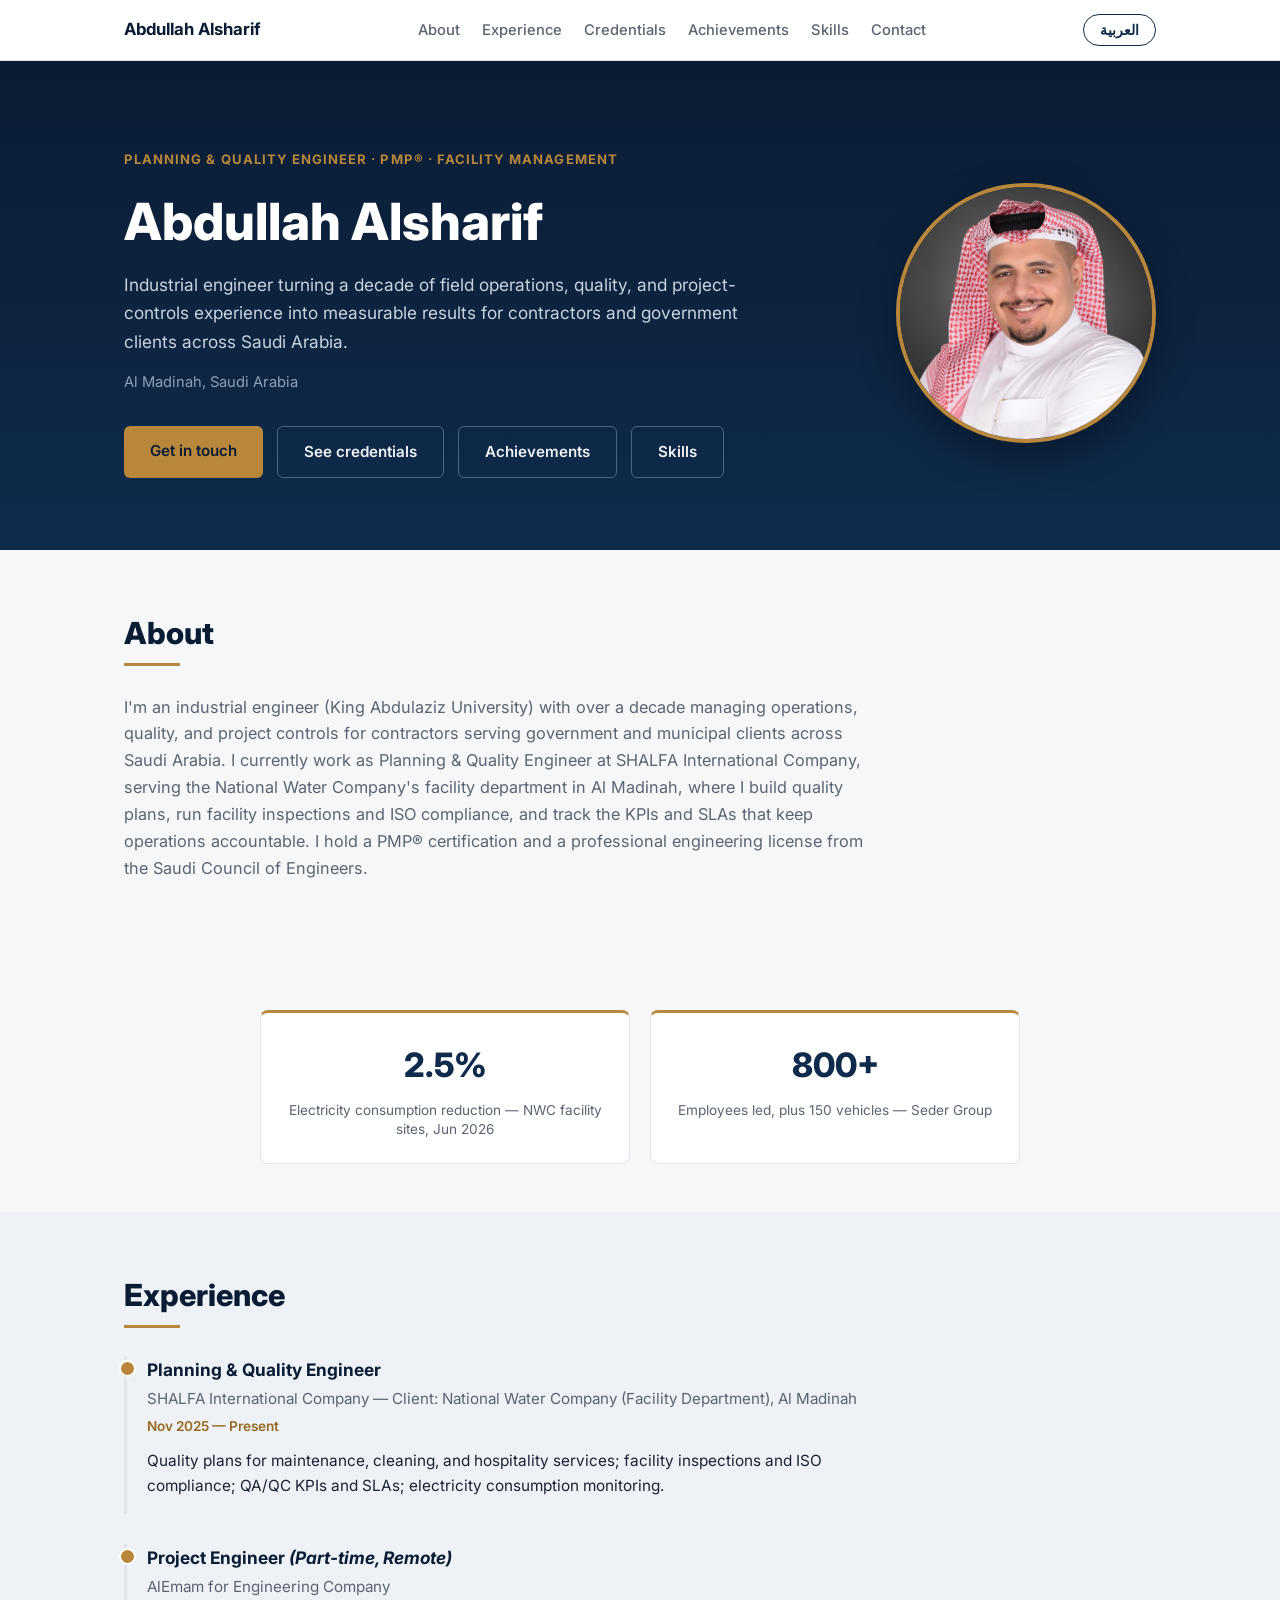
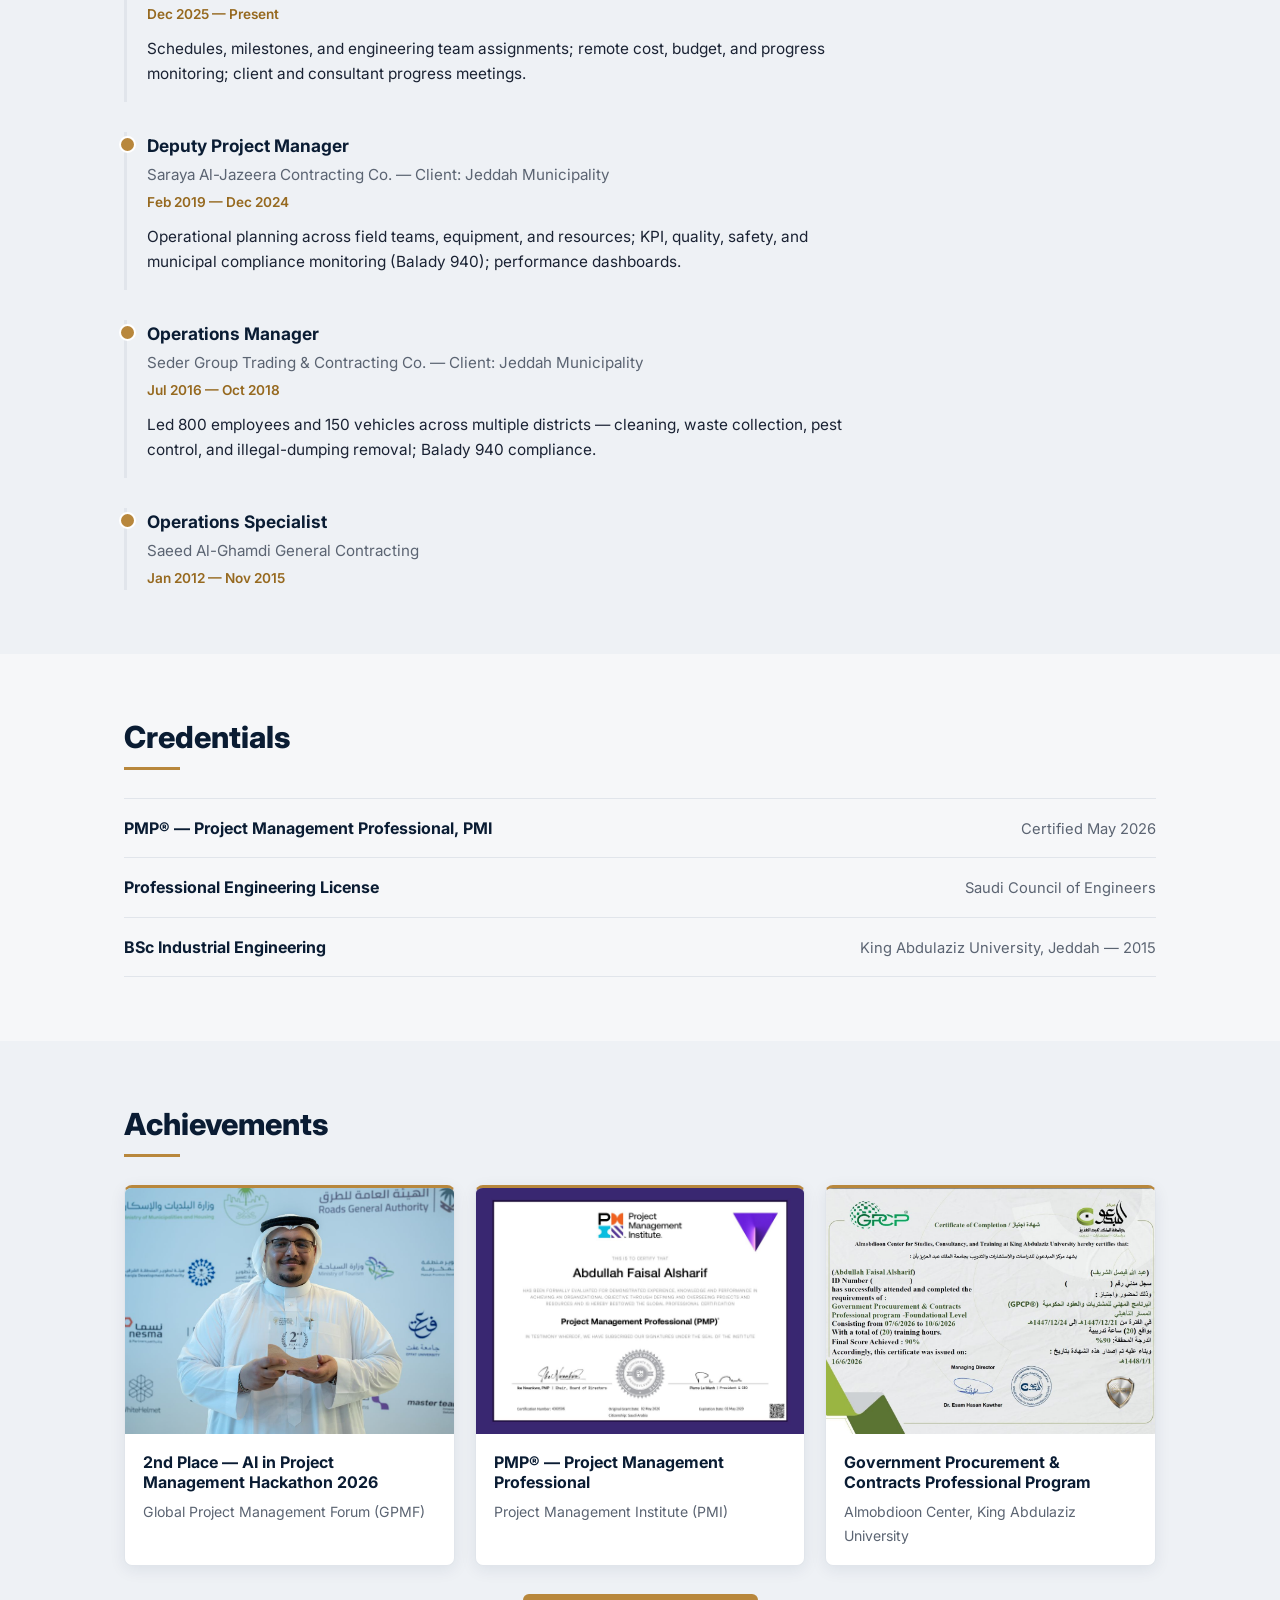
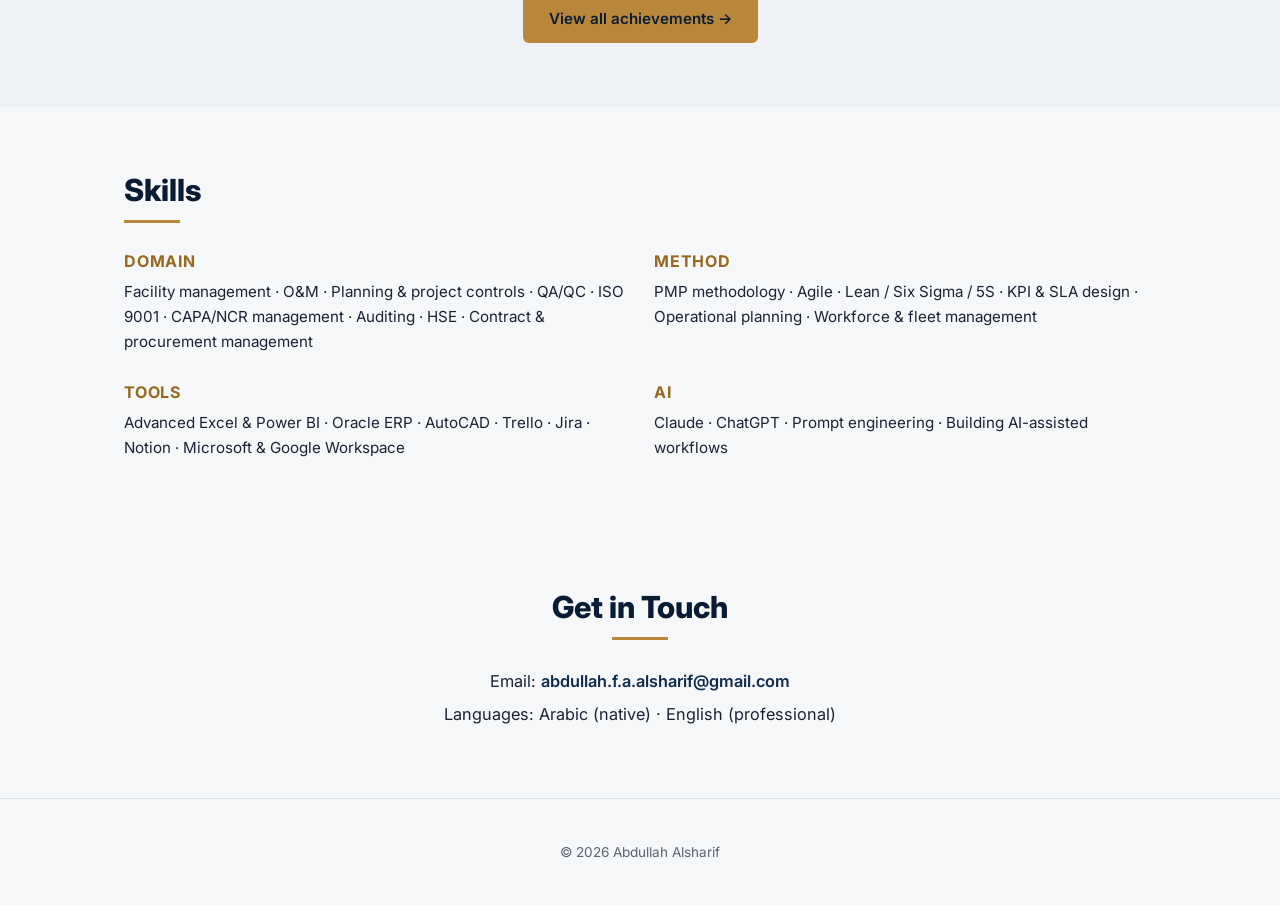
==== commit 196b8805: "Hero: add Achievements and Skills buttons (EN + AR) Co-Authored-By: Claude Opus 5.5 <noreply@anthrop" ====
--- a/index.html
+++ b/index.html
@@ -64,6 +64,14 @@
             <span class="lang-en">See credentials</span>
             <span class="lang-ar">المؤهلات</span>
           </a>
+          <a href="#achievements" class="btn btn-secondary">
+            <span class="lang-en">Achievements</span>
+            <span class="lang-ar">الإنجازات</span>
+          </a>
+          <a href="#skills" class="btn btn-secondary">
+            <span class="lang-en">Skills</span>
+            <span class="lang-ar">المهارات</span>
+          </a>
         </div>
       </div>
       <div class="hero-photo-wrap">
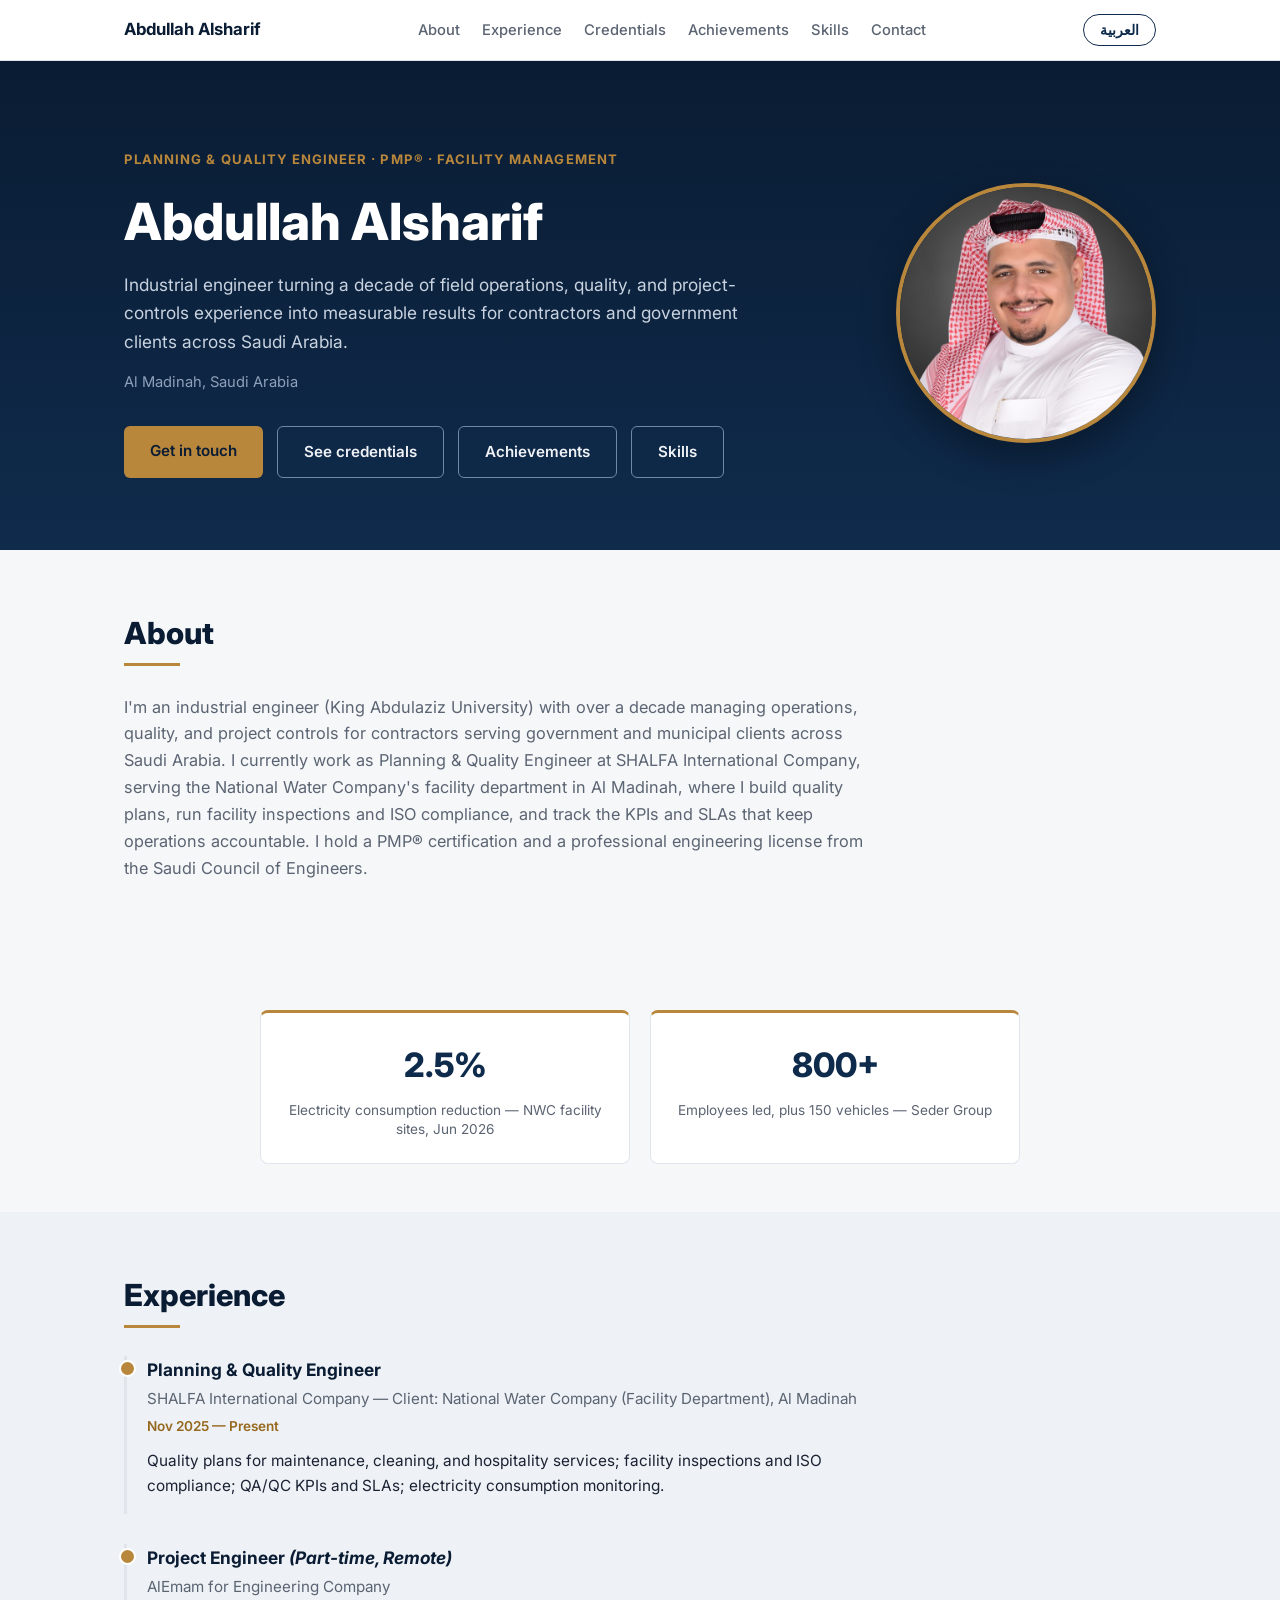
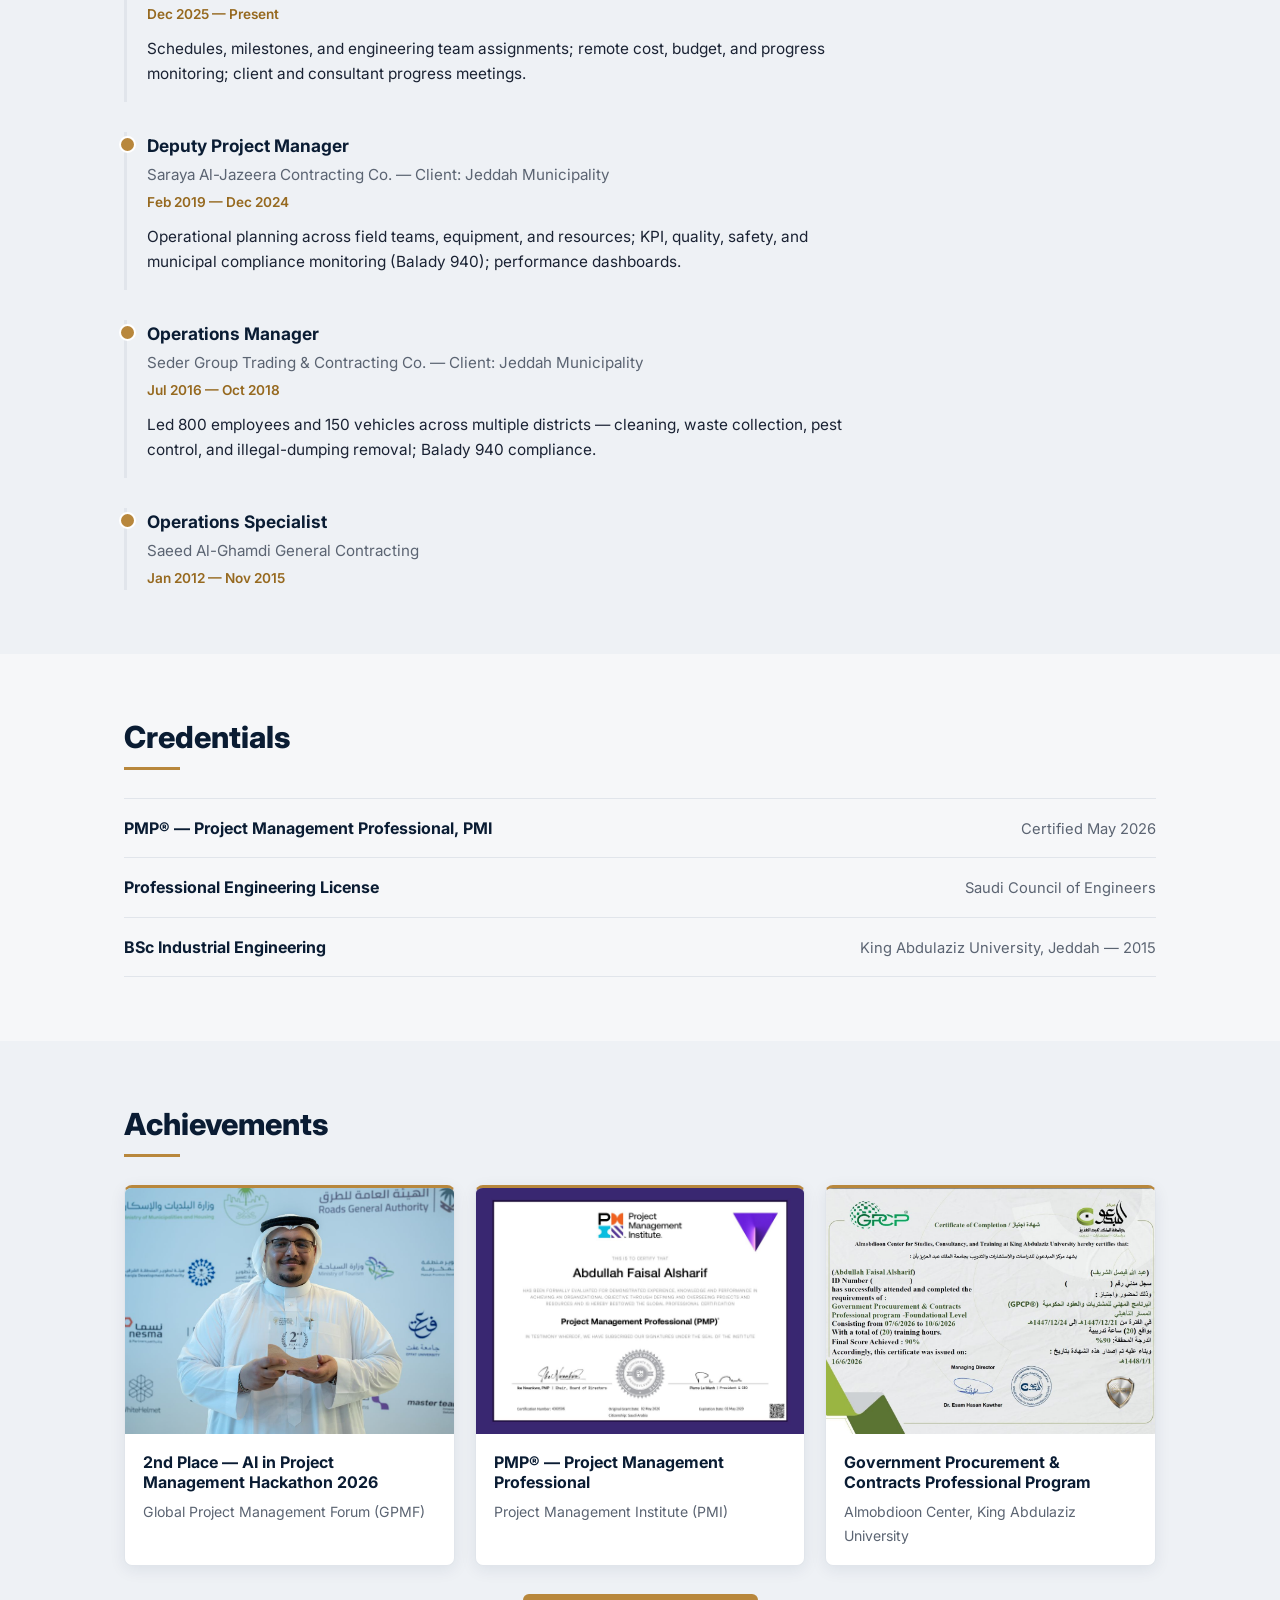
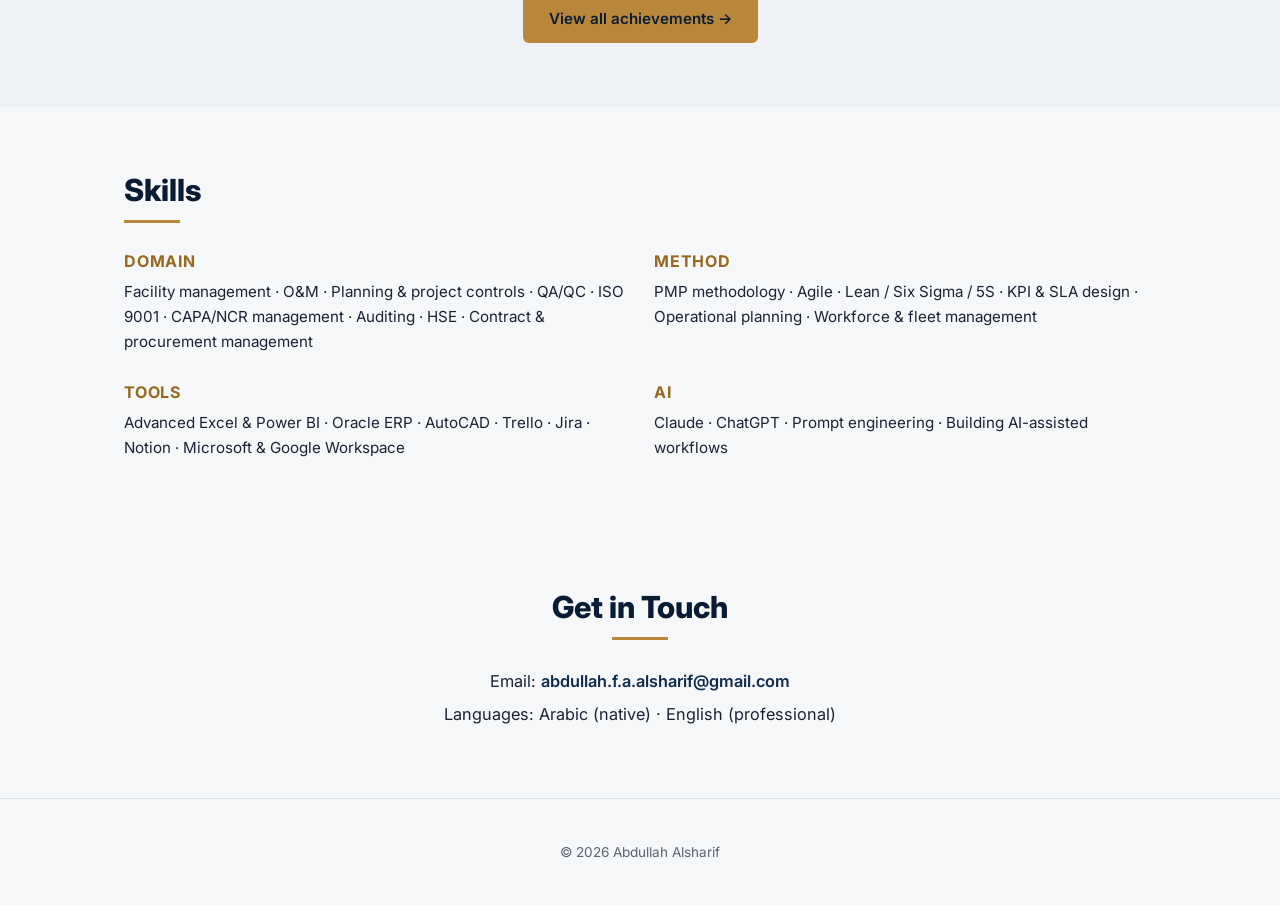
==== commit 24365fb5: "Share preview, favicon, SEO, and accessibility fixes - Open Graph + Twitter card with 1200x630 share" ====
--- a/index.html
+++ b/index.html
@@ -5,6 +5,71 @@
 <meta name="viewport" content="width=device-width, initial-scale=1.0">
 <title>Abdullah Alsharif — Planning &amp; Quality Engineer | PMP®</title>
 <meta name="description" content="Abdullah Alsharif — Planning &amp; Quality Engineer, PMP®. Facility management, O&amp;M, QA/QC and project controls in Saudi Arabia.">
+<link rel="canonical" href="https://alsharif-abdullah.github.io/Eng.Abdullah_Alsharif/">
+<link rel="icon" href="favicon.ico" sizes="any">
+<link rel="icon" type="image/png" sizes="32x32" href="assets/favicon-32.png">
+<link rel="apple-touch-icon" href="assets/apple-touch-icon.png">
+<meta name="theme-color" content="#0f2b4c">
+<meta property="og:type" content="profile">
+<meta property="og:site_name" content="Abdullah Alsharif">
+<meta property="og:title" content="Abdullah Alsharif — Planning &amp; Quality Engineer | PMP®">
+<meta property="og:description" content="Planning &amp; Quality Engineer, PMP®. Facility management, O&amp;M, QA/QC and project controls in Saudi Arabia.">
+<meta property="og:url" content="https://alsharif-abdullah.github.io/Eng.Abdullah_Alsharif/">
+<meta property="og:image" content="https://alsharif-abdullah.github.io/Eng.Abdullah_Alsharif/assets/og-image.jpg">
+<meta property="og:image:width" content="1200">
+<meta property="og:image:height" content="630">
+<meta property="og:image:alt" content="Abdullah Alsharif — Planning &amp; Quality Engineer, PMP®">
+<meta property="og:locale" content="en_US">
+<meta property="og:locale:alternate" content="ar_SA">
+<meta property="profile:first_name" content="Abdullah">
+<meta property="profile:last_name" content="Alsharif">
+<meta name="twitter:card" content="summary_large_image">
+<meta name="twitter:title" content="Abdullah Alsharif — Planning &amp; Quality Engineer | PMP®">
+<meta name="twitter:description" content="Planning &amp; Quality Engineer, PMP®. Facility management, O&amp;M, QA/QC and project controls in Saudi Arabia.">
+<meta name="twitter:image" content="https://alsharif-abdullah.github.io/Eng.Abdullah_Alsharif/assets/og-image.jpg">
+<script type="application/ld+json">
+{
+  "@context": "https://schema.org",
+  "@type": "Person",
+  "name": "Abdullah Alsharif",
+  "alternateName": [
+    "Abdullah Faisal Alsharif",
+    "عبدالله الشريف"
+  ],
+  "url": "https://alsharif-abdullah.github.io/Eng.Abdullah_Alsharif/",
+  "image": "https://alsharif-abdullah.github.io/Eng.Abdullah_Alsharif/assets/photo.jpg",
+  "jobTitle": "Planning & Quality Engineer",
+  "worksFor": {
+    "@type": "Organization",
+    "name": "SHALFA International Company"
+  },
+  "alumniOf": {
+    "@type": "CollegeOrUniversity",
+    "name": "King Abdulaziz University"
+  },
+  "address": {
+    "@type": "PostalAddress",
+    "addressLocality": "Al Madinah",
+    "addressCountry": "SA"
+  },
+  "email": "mailto:abdullah.f.a.alsharif@gmail.com",
+  "knowsLanguage": [
+    "ar",
+    "en"
+  ],
+  "hasCredential": {
+    "@type": "EducationalOccupationalCredential",
+    "name": "Project Management Professional (PMP)",
+    "recognizedBy": {
+      "@type": "Organization",
+      "name": "Project Management Institute"
+    }
+  },
+  "sameAs": [
+    "https://www.linkedin.com/in/alsharif-abdullah"
+  ]
+}
+</script>
 <link rel="preconnect" href="https://fonts.googleapis.com">
 <link rel="preconnect" href="https://fonts.gstatic.com" crossorigin>
 <link href="https://fonts.googleapis.com/css2?family=Inter:wght@400;500;600;700;800&family=Tajawal:wght@400;500;700;800&display=swap" rel="stylesheet">
--- a/css/style.css
+++ b/css/style.css
@@ -51,6 +51,18 @@
 
 h1, h2, h3 { color: var(--color-navy-dark); line-height: 1.25; margin: 0; }
 
+a:focus-visible,
+button:focus-visible {
+  outline: 3px solid var(--color-accent);
+  outline-offset: 3px;
+  border-radius: 4px;
+}
+
+@media (prefers-reduced-motion: reduce) {
+  html { scroll-behavior: auto; }
+  * { transition: none !important; }
+}
+
 ul { list-style: none; margin: 0; padding: 0; }
 
 /* ---------- Header ---------- */
@@ -199,7 +211,7 @@
 }
 
 .btn-secondary {
-  border: 1px solid #4a6483;
+  border: 1px solid #7088a8;
   color: #eef1f5;
 }
 
@@ -547,7 +559,18 @@
 }
 
 @media (max-width: 760px) {
-  .site-nav { display: none; }
+  .header-inner { gap: 10px 16px; padding-top: 10px; padding-bottom: 6px; }
+  .site-nav {
+    order: 3;
+    flex-basis: 100%;
+    flex-wrap: nowrap;
+    overflow-x: auto;
+    gap: 18px;
+    padding-bottom: 6px;
+    scrollbar-width: none;
+  }
+  .site-nav::-webkit-scrollbar { display: none; }
+  .site-nav a { white-space: nowrap; padding: 6px 0; }
   .stats-grid { grid-template-columns: 1fr; }
   .skills-grid { grid-template-columns: 1fr; }
   .credentials-list li { flex-direction: column; align-items: flex-start; }
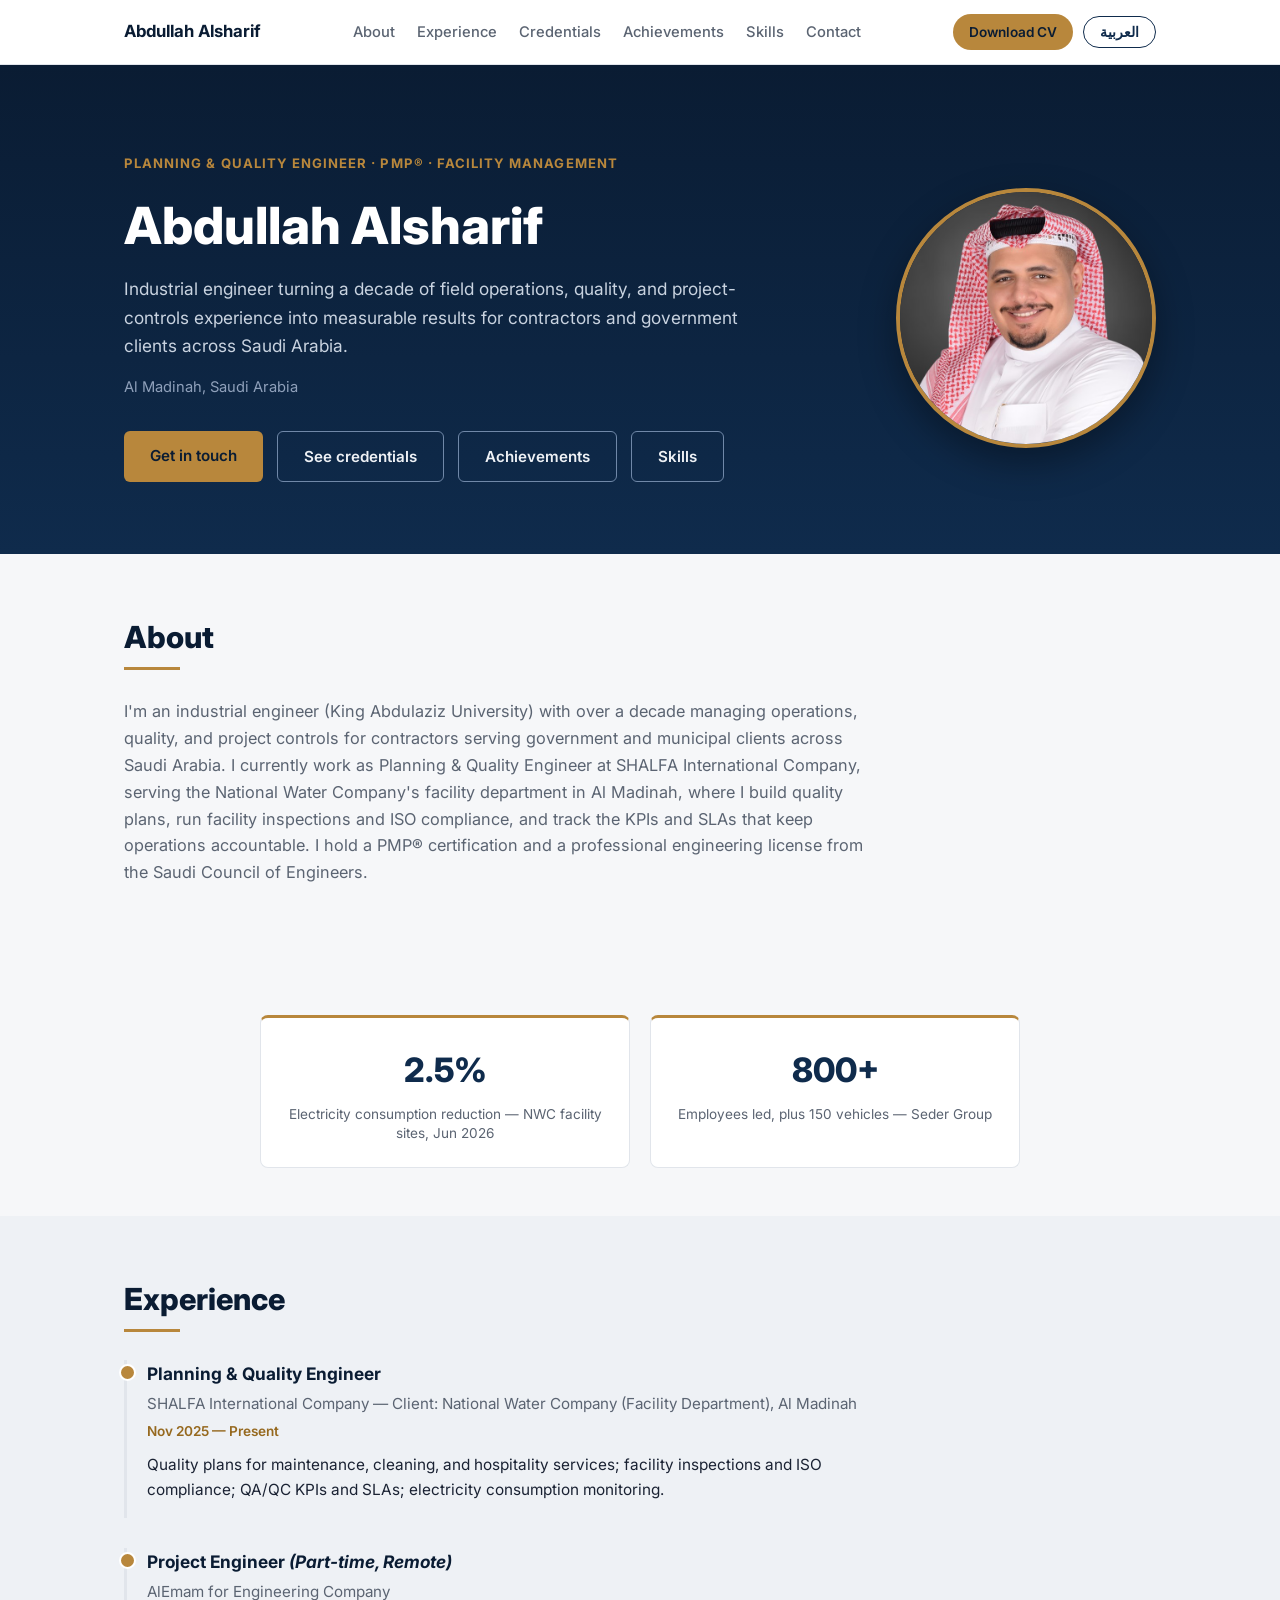
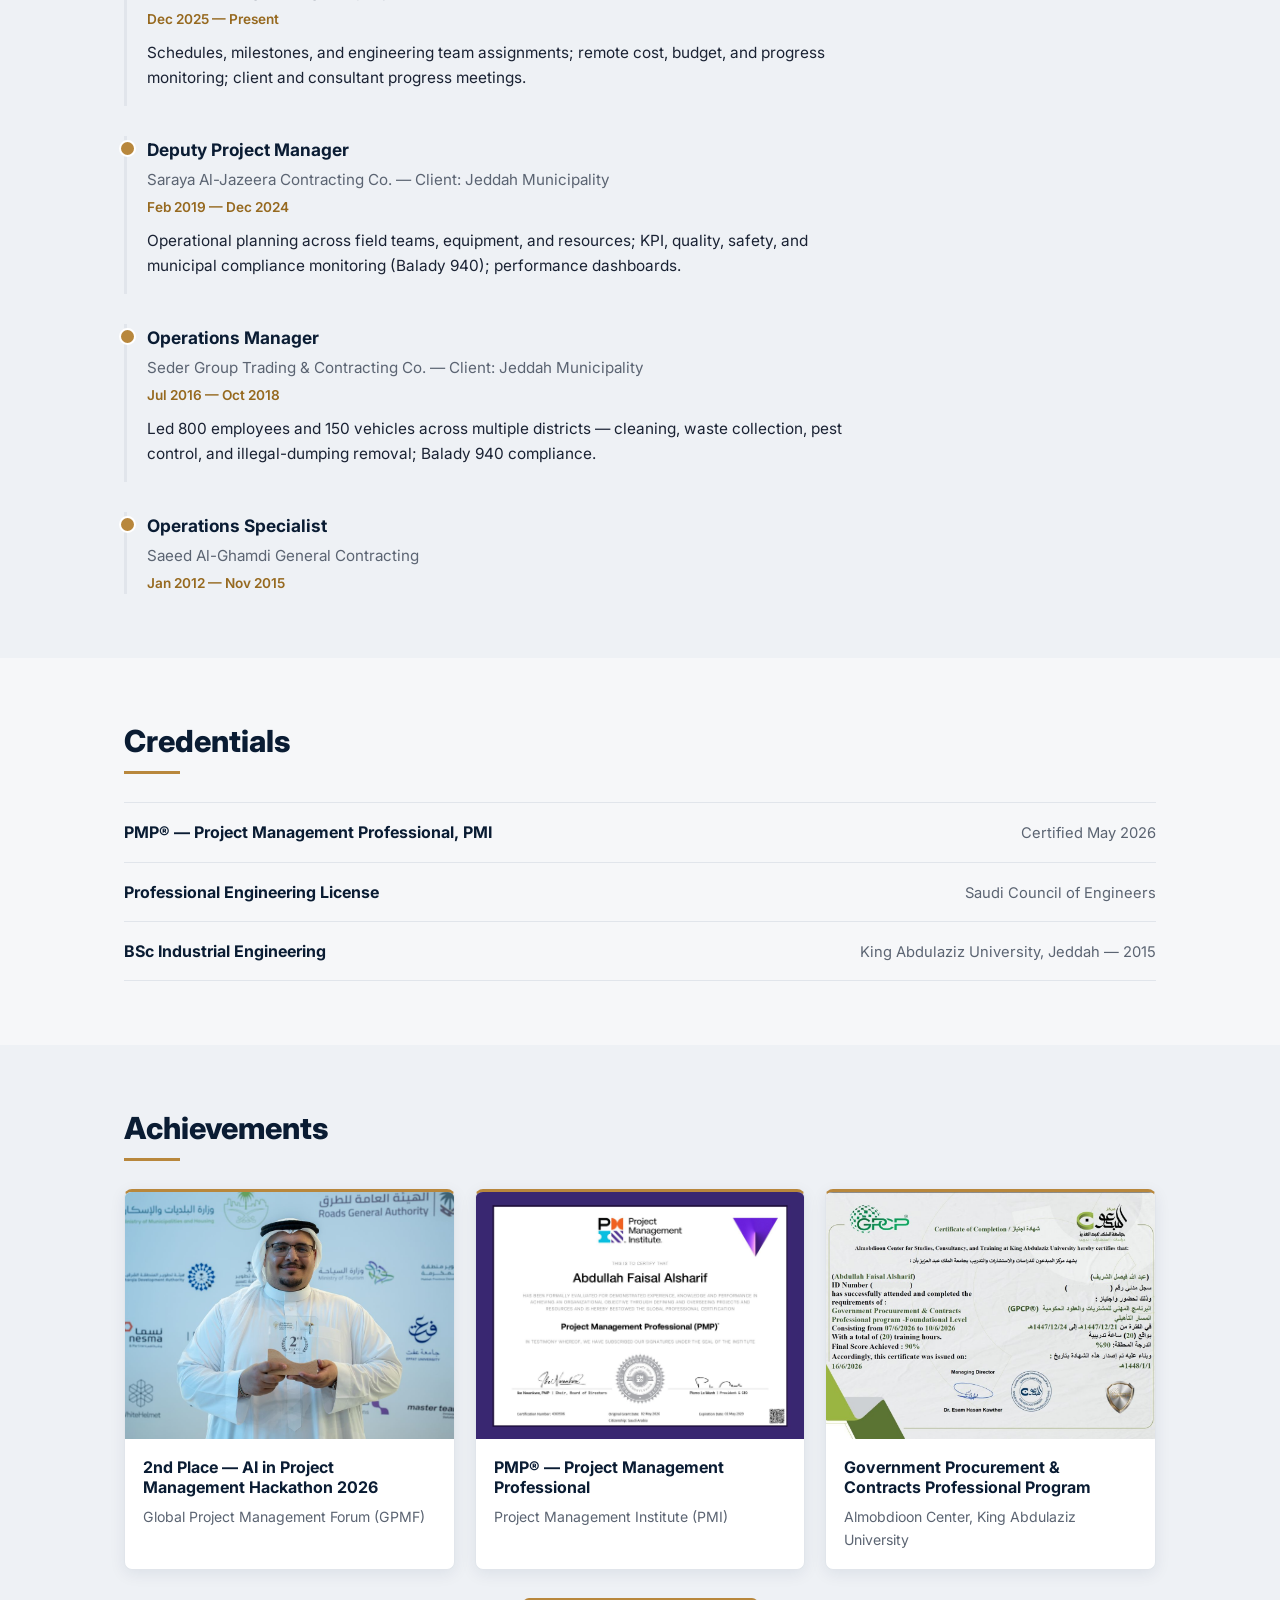
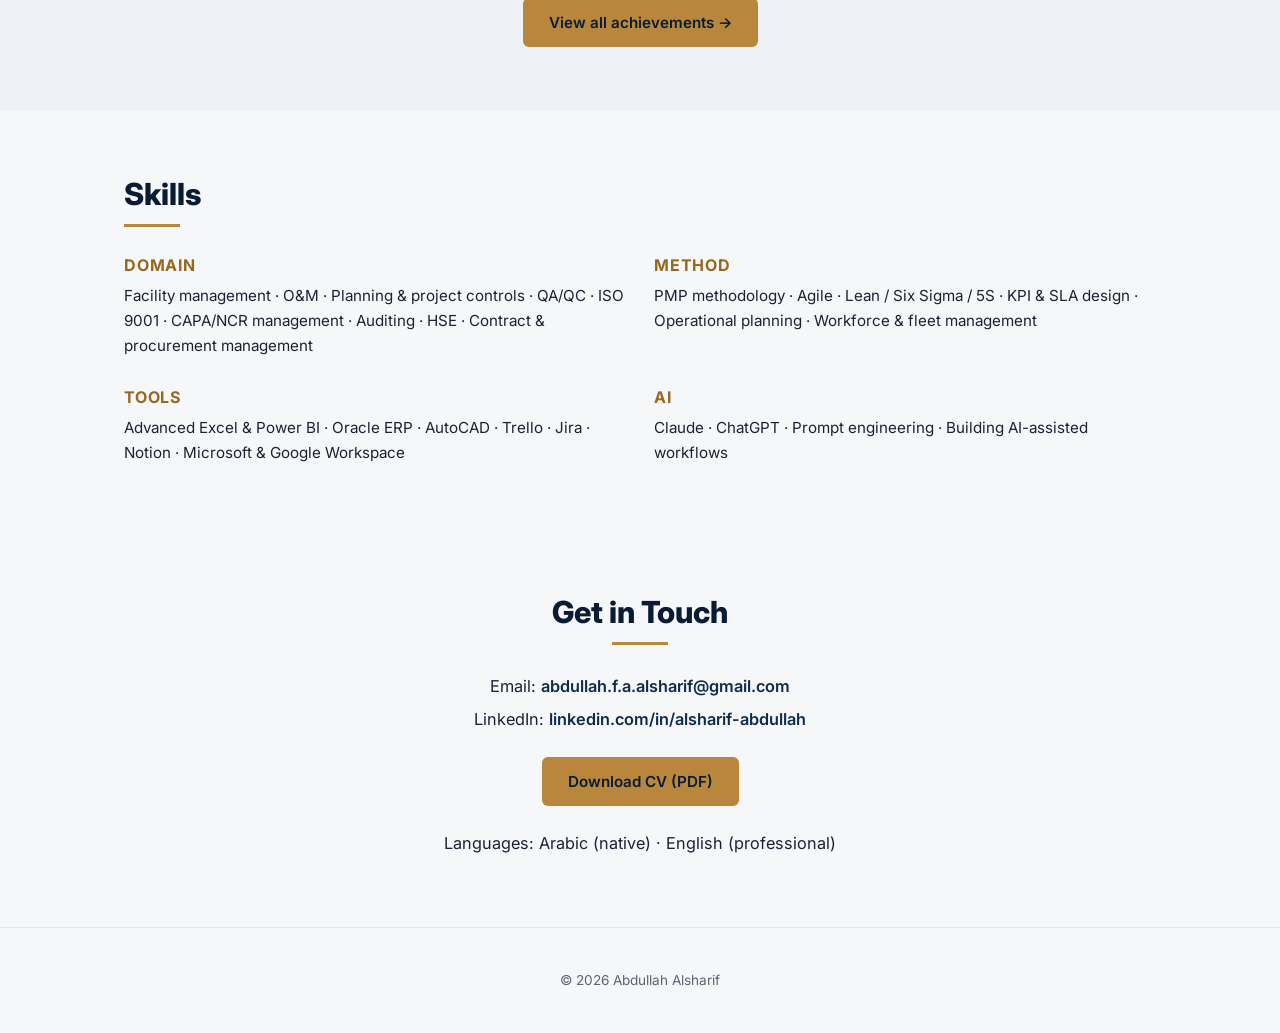
==== commit f6045b48: "Add downloadable CV and LinkedIn contact - assets/Abdullah-Alsharif-CV.pdf: corrected public CV (no " ====
--- a/index.html
+++ b/index.html
@@ -91,10 +91,16 @@
       <a href="#skills"><span class="lang-en">Skills</span><span class="lang-ar">المهارات</span></a>
       <a href="#contact"><span class="lang-en">Contact</span><span class="lang-ar">تواصل</span></a>
     </nav>
-    <button id="lang-toggle" class="lang-toggle" type="button" aria-label="Switch language">
+    <div class="header-actions">
+      <a href="assets/Abdullah-Alsharif-CV.pdf" class="cv-link" download>
+        <span class="lang-en">Download CV</span>
+        <span class="lang-ar">السيرة الذاتية (EN)</span>
+      </a>
+      <button id="lang-toggle" class="lang-toggle" type="button" aria-label="Switch language">
       <span class="lang-en">العربية</span>
       <span class="lang-ar">English</span>
     </button>
+    </div>
   </div>
 </header>
 
@@ -452,6 +458,16 @@
         <a href="mailto:abdullah.f.a.alsharif@gmail.com">abdullah.f.a.alsharif@gmail.com</a>
       </p>
       <p class="contact-item">
+        <span class="lang-en">LinkedIn:</span><span class="lang-ar">لينكدإن:</span>
+        <a href="https://www.linkedin.com/in/alsharif-abdullah" target="_blank" rel="noopener">linkedin.com/in/alsharif-abdullah</a>
+      </p>
+      <p class="contact-item contact-cv">
+        <a href="assets/Abdullah-Alsharif-CV.pdf" class="btn btn-primary" download>
+          <span class="lang-en">Download CV (PDF)</span>
+          <span class="lang-ar">تحميل السيرة الذاتية (PDF – بالإنجليزية)</span>
+        </a>
+      </p>
+      <p class="contact-item">
         <span class="lang-en">Languages: Arabic (native) · English (professional)</span>
         <span class="lang-ar">اللغات: العربية (اللغة الأم) · الإنجليزية (احترافية)</span>
       </p>
--- a/css/style.css
+++ b/css/style.css
@@ -122,6 +122,29 @@
   background: var(--color-navy);
   color: #fff;
 }
+
+.header-actions {
+  display: flex;
+  align-items: center;
+  gap: 10px;
+}
+
+.cv-link {
+  font-size: 0.85rem;
+  font-weight: 600;
+  padding: 7px 16px;
+  border-radius: 999px;
+  background: var(--color-accent);
+  color: var(--color-navy-dark);
+  white-space: nowrap;
+}
+
+.cv-link:hover {
+  background: #cf9a49;
+  color: var(--color-navy-dark);
+}
+
+.contact-section .contact-cv { margin: 24px 0; }
 
 /* ---------- Hero ---------- */
 .hero {
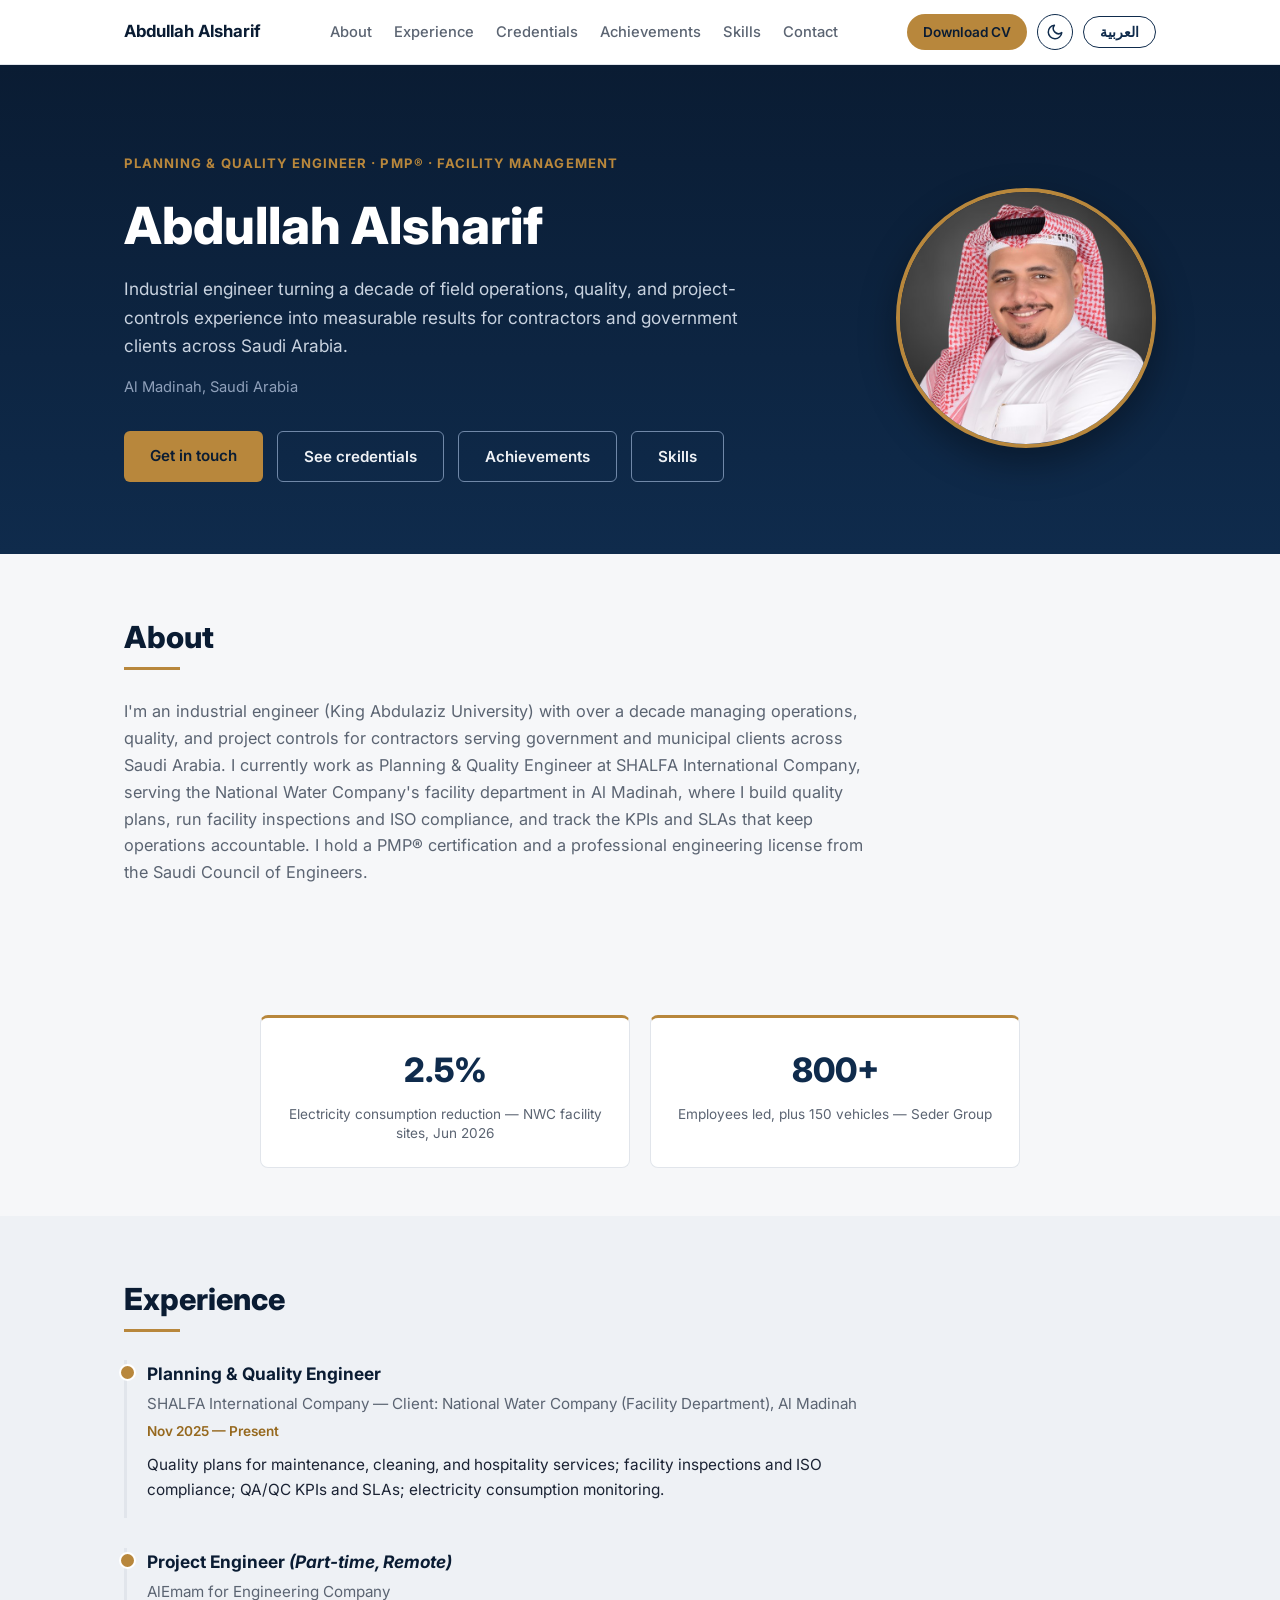
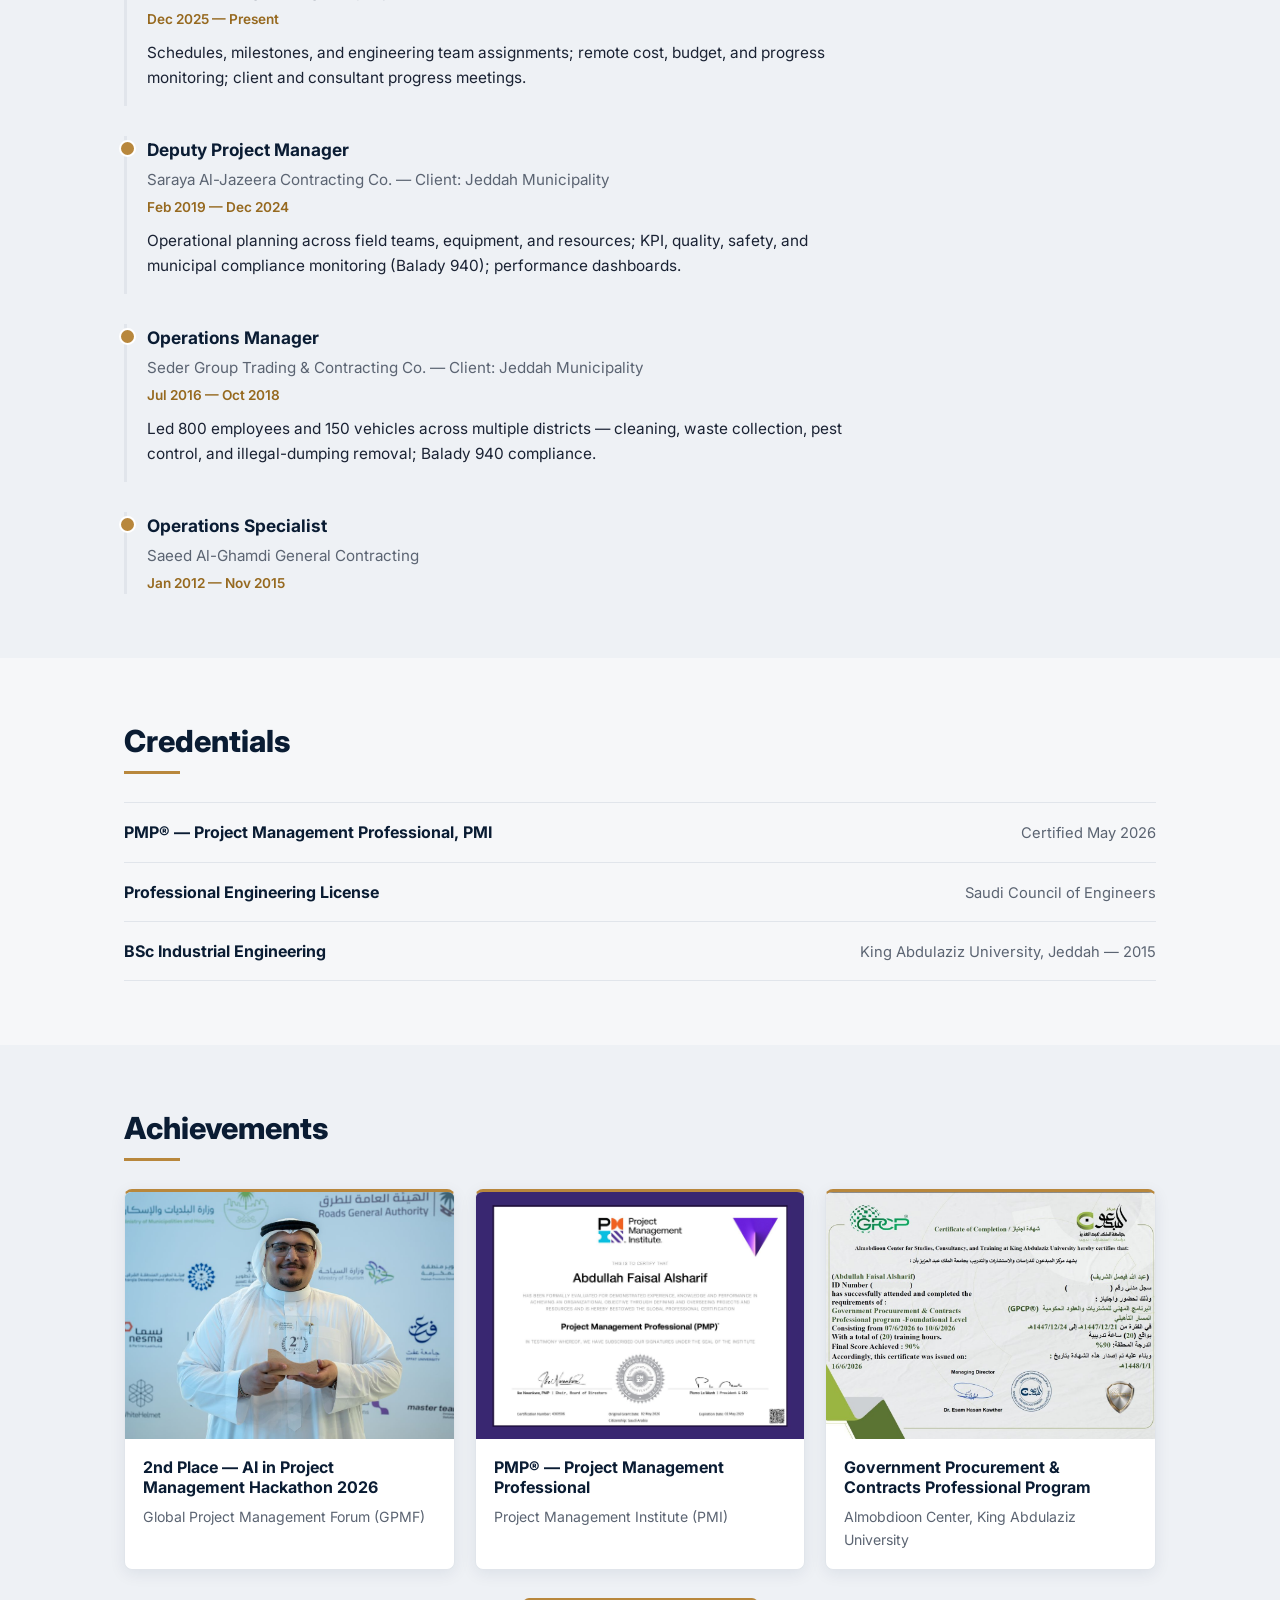
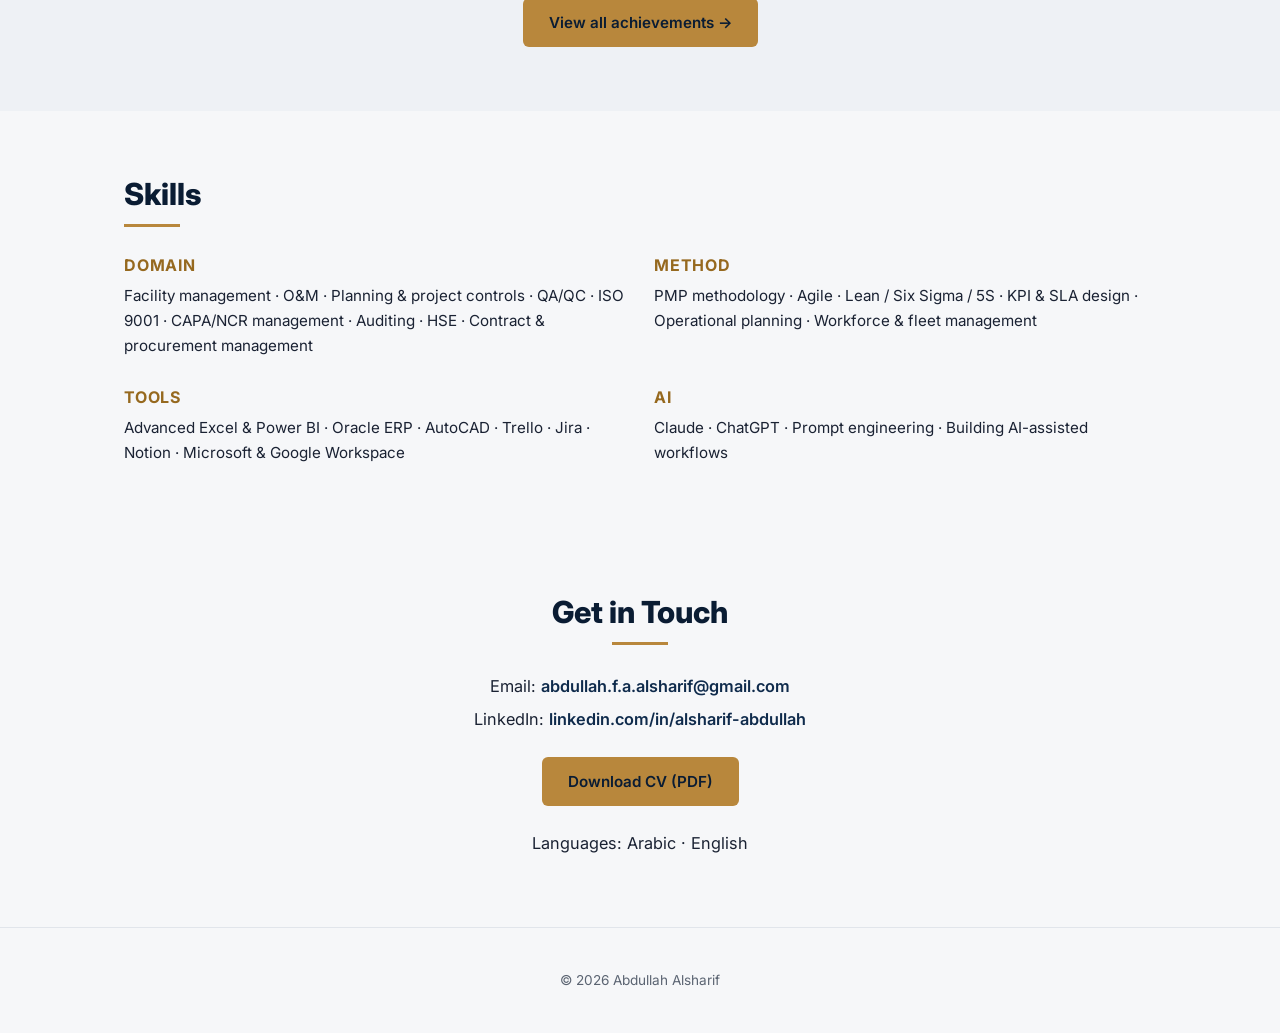
==== commit 0e1f60a6: "Add dark mode toggle; simplify languages line - Dark theme via html[data-theme=dark] colour variable" ====
--- a/index.html
+++ b/index.html
@@ -74,6 +74,7 @@
 <link rel="preconnect" href="https://fonts.gstatic.com" crossorigin>
 <link href="https://fonts.googleapis.com/css2?family=Inter:wght@400;500;600;700;800&family=Tajawal:wght@400;500;700;800&display=swap" rel="stylesheet">
 <link rel="stylesheet" href="css/style.css">
+<script>try{if(localStorage.getItem("profile-theme")==="dark")document.documentElement.setAttribute("data-theme","dark")}catch(e){}</script>
 </head>
 <body>
 
@@ -96,6 +97,10 @@
         <span class="lang-en">Download CV</span>
         <span class="lang-ar">السيرة الذاتية (EN)</span>
       </a>
+      <button id="theme-toggle" class="theme-toggle" type="button" aria-label="Switch dark / light mode" title="Dark / light mode">
+        <svg class="icon-moon" viewBox="0 0 24 24" fill="none" stroke="currentColor" stroke-width="2" stroke-linecap="round" stroke-linejoin="round" aria-hidden="true"><path d="M21 12.8A9 9 0 1 1 11.2 3a7 7 0 0 0 9.8 9.8z"/></svg>
+        <svg class="icon-sun" viewBox="0 0 24 24" fill="none" stroke="currentColor" stroke-width="2" stroke-linecap="round" stroke-linejoin="round" aria-hidden="true"><circle cx="12" cy="12" r="4.5"/><path d="M12 2v2M12 20v2M4.9 4.9l1.4 1.4M17.7 17.7l1.4 1.4M2 12h2M20 12h2M4.9 19.1l1.4-1.4M17.7 6.3l1.4-1.4"/></svg>
+      </button>
       <button id="lang-toggle" class="lang-toggle" type="button" aria-label="Switch language">
       <span class="lang-en">العربية</span>
       <span class="lang-ar">English</span>
@@ -468,8 +473,8 @@
         </a>
       </p>
       <p class="contact-item">
-        <span class="lang-en">Languages: Arabic (native) · English (professional)</span>
-        <span class="lang-ar">اللغات: العربية (اللغة الأم) · الإنجليزية (احترافية)</span>
+        <span class="lang-en">Languages: Arabic · English</span>
+        <span class="lang-ar">اللغات: العربية · الإنجليزية</span>
       </p>
     </div>
   </section>
--- a/css/style.css
+++ b/css/style.css
@@ -14,11 +14,48 @@
   --color-accent: #b8873c;
   --color-accent-dark: #96691f;
   --color-border: #e1e5eb;
+  --color-header: rgba(255, 255, 255, 0.92);
+
+  /* Brand constants — identical in light and dark (hero, gold buttons) */
+  --brand-navy: #0f2b4c;
+  --brand-navy-dark: #0a1c33;
 
   --font-en: 'Inter', -apple-system, BlinkMacSystemFont, 'Segoe UI', sans-serif;
   --font-ar: 'Tajawal', -apple-system, 'Segoe UI', sans-serif;
 
   --max-width: 1080px;
+  color-scheme: light;
+}
+
+/* ---------- Dark theme ---------- */
+html[data-theme="dark"] {
+  --color-bg: #0b1422;
+  --color-surface: #132238;
+  --color-surface-alt: #0f1b2d;
+  --color-text: #dde4ee;
+  --color-muted: #9fadc0;
+  --color-navy: #c7d5e8;
+  --color-navy-dark: #f2f5f9;
+  --color-accent: #c9964a;
+  --color-accent-dark: #d9a85c;
+  --color-border: #22364f;
+  --color-header: rgba(11, 20, 34, 0.92);
+  color-scheme: dark;
+}
+
+html[data-theme="dark"] .hero {
+  background: linear-gradient(180deg, #060e1a 0%, #0c1f38 100%);
+}
+
+html[data-theme="dark"] .lang-toggle:hover,
+html[data-theme="dark"] .theme-toggle:hover {
+  background: var(--color-navy);
+  color: var(--brand-navy-dark);
+}
+
+html[data-theme="dark"] .ach-card,
+html[data-theme="dark"] .stat-card {
+  box-shadow: 0 4px 16px rgba(0, 0, 0, 0.35);
 }
 
 /* ---------- Bilingual toggle ---------- */
@@ -70,7 +107,7 @@
   position: sticky;
   top: 0;
   z-index: 50;
-  background: rgba(255, 255, 255, 0.92);
+  background: var(--color-header);
   backdrop-filter: blur(8px);
   border-bottom: 1px solid var(--color-border);
 }
@@ -135,20 +172,45 @@
   padding: 7px 16px;
   border-radius: 999px;
   background: var(--color-accent);
-  color: var(--color-navy-dark);
+  color: var(--brand-navy-dark);
   white-space: nowrap;
 }
 
 .cv-link:hover {
   background: #cf9a49;
-  color: var(--color-navy-dark);
-}
+  color: var(--brand-navy-dark);
+}
+
+.theme-toggle {
+  display: inline-flex;
+  align-items: center;
+  justify-content: center;
+  width: 36px;
+  height: 36px;
+  padding: 0;
+  border: 1px solid var(--color-navy);
+  border-radius: 999px;
+  background: transparent;
+  color: var(--color-navy);
+  cursor: pointer;
+  transition: background 0.15s ease, color 0.15s ease;
+}
+
+.theme-toggle:hover {
+  background: var(--color-navy);
+  color: #fff;
+}
+
+.theme-toggle svg { width: 18px; height: 18px; }
+.theme-toggle .icon-sun { display: none; }
+html[data-theme="dark"] .theme-toggle .icon-sun { display: block; }
+html[data-theme="dark"] .theme-toggle .icon-moon { display: none; }
 
 .contact-section .contact-cv { margin: 24px 0; }
 
 /* ---------- Hero ---------- */
 .hero {
-  background: linear-gradient(180deg, var(--color-navy-dark) 0%, var(--color-navy) 100%);
+  background: linear-gradient(180deg, var(--brand-navy-dark) 0%, var(--brand-navy) 100%);
   color: #f2f4f8;
   padding: 88px 0 72px;
 }
@@ -224,12 +286,12 @@
 
 .btn-primary {
   background: var(--color-accent);
-  color: var(--color-navy-dark);
+  color: var(--brand-navy-dark);
 }
 
 .btn-primary:hover {
   background: #cf9a49;
-  color: var(--color-navy-dark);
+  color: var(--brand-navy-dark);
   transform: translateY(-1px);
 }
 
